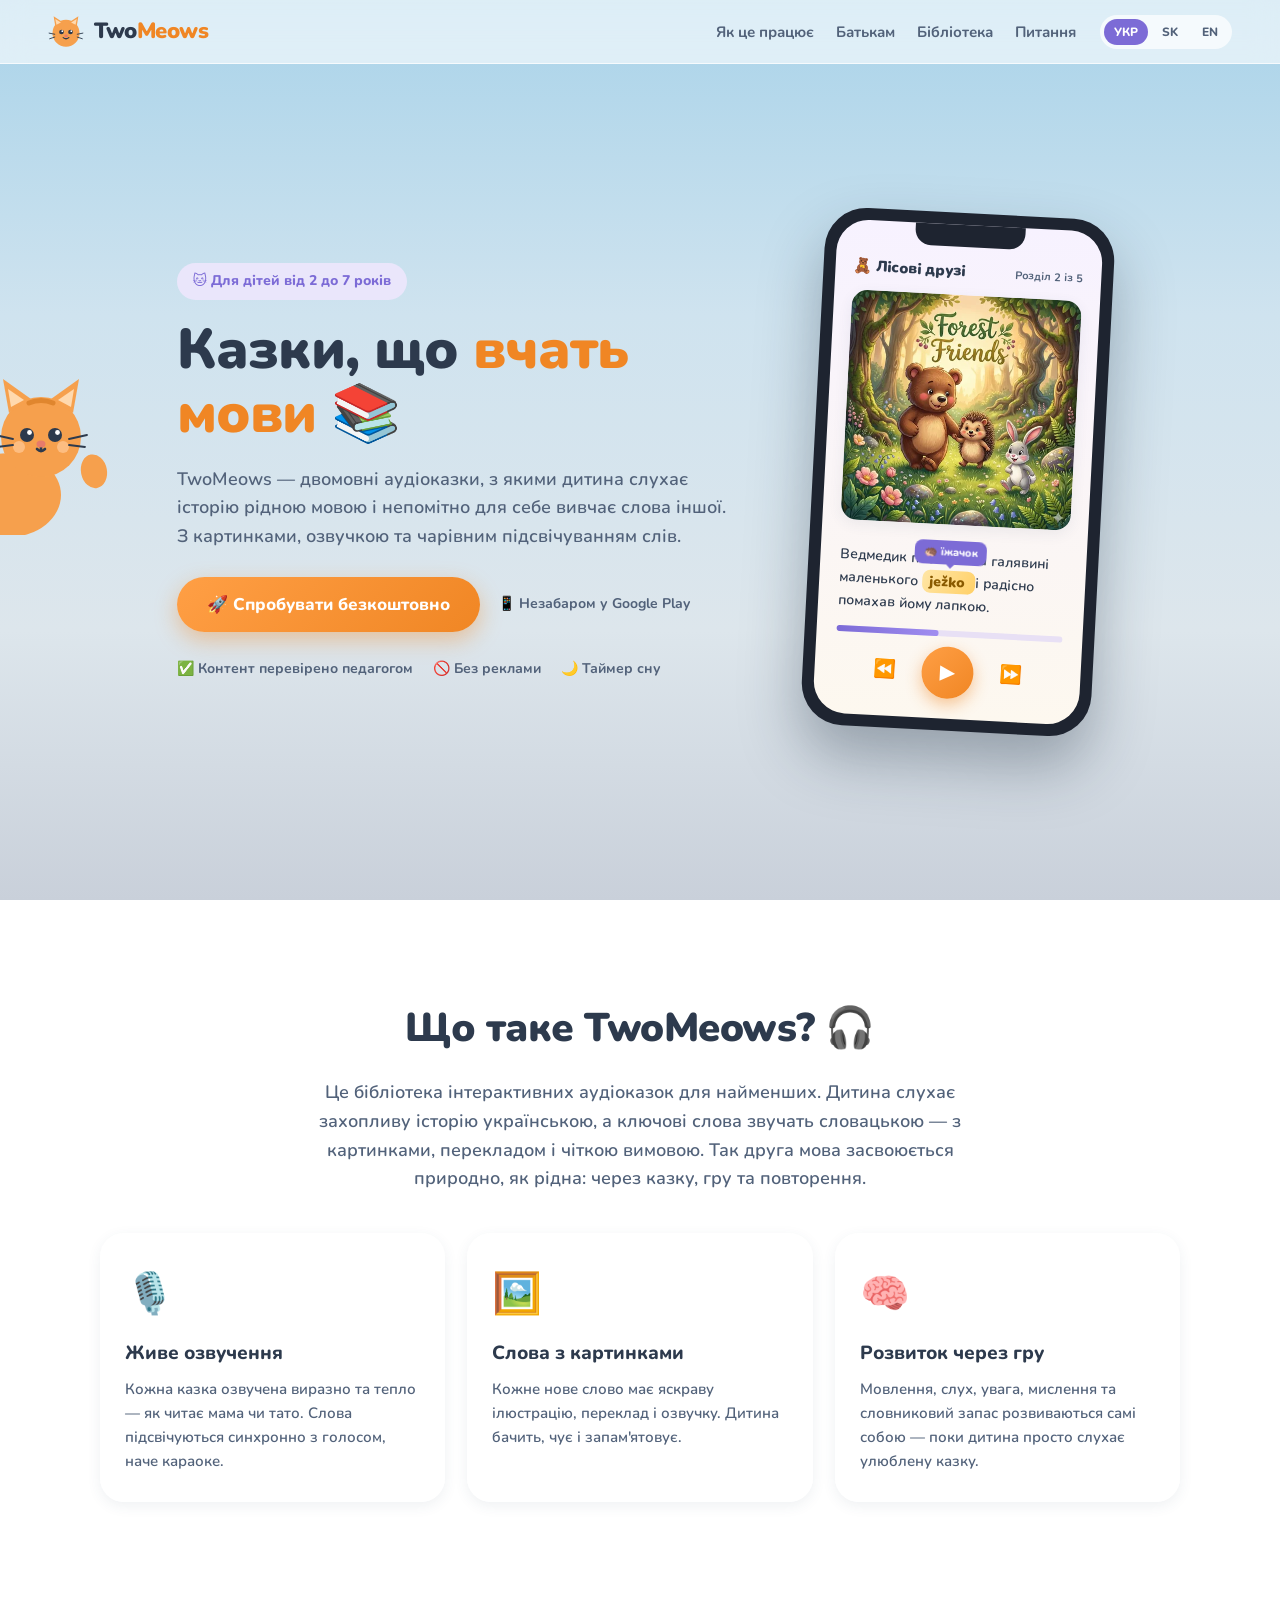
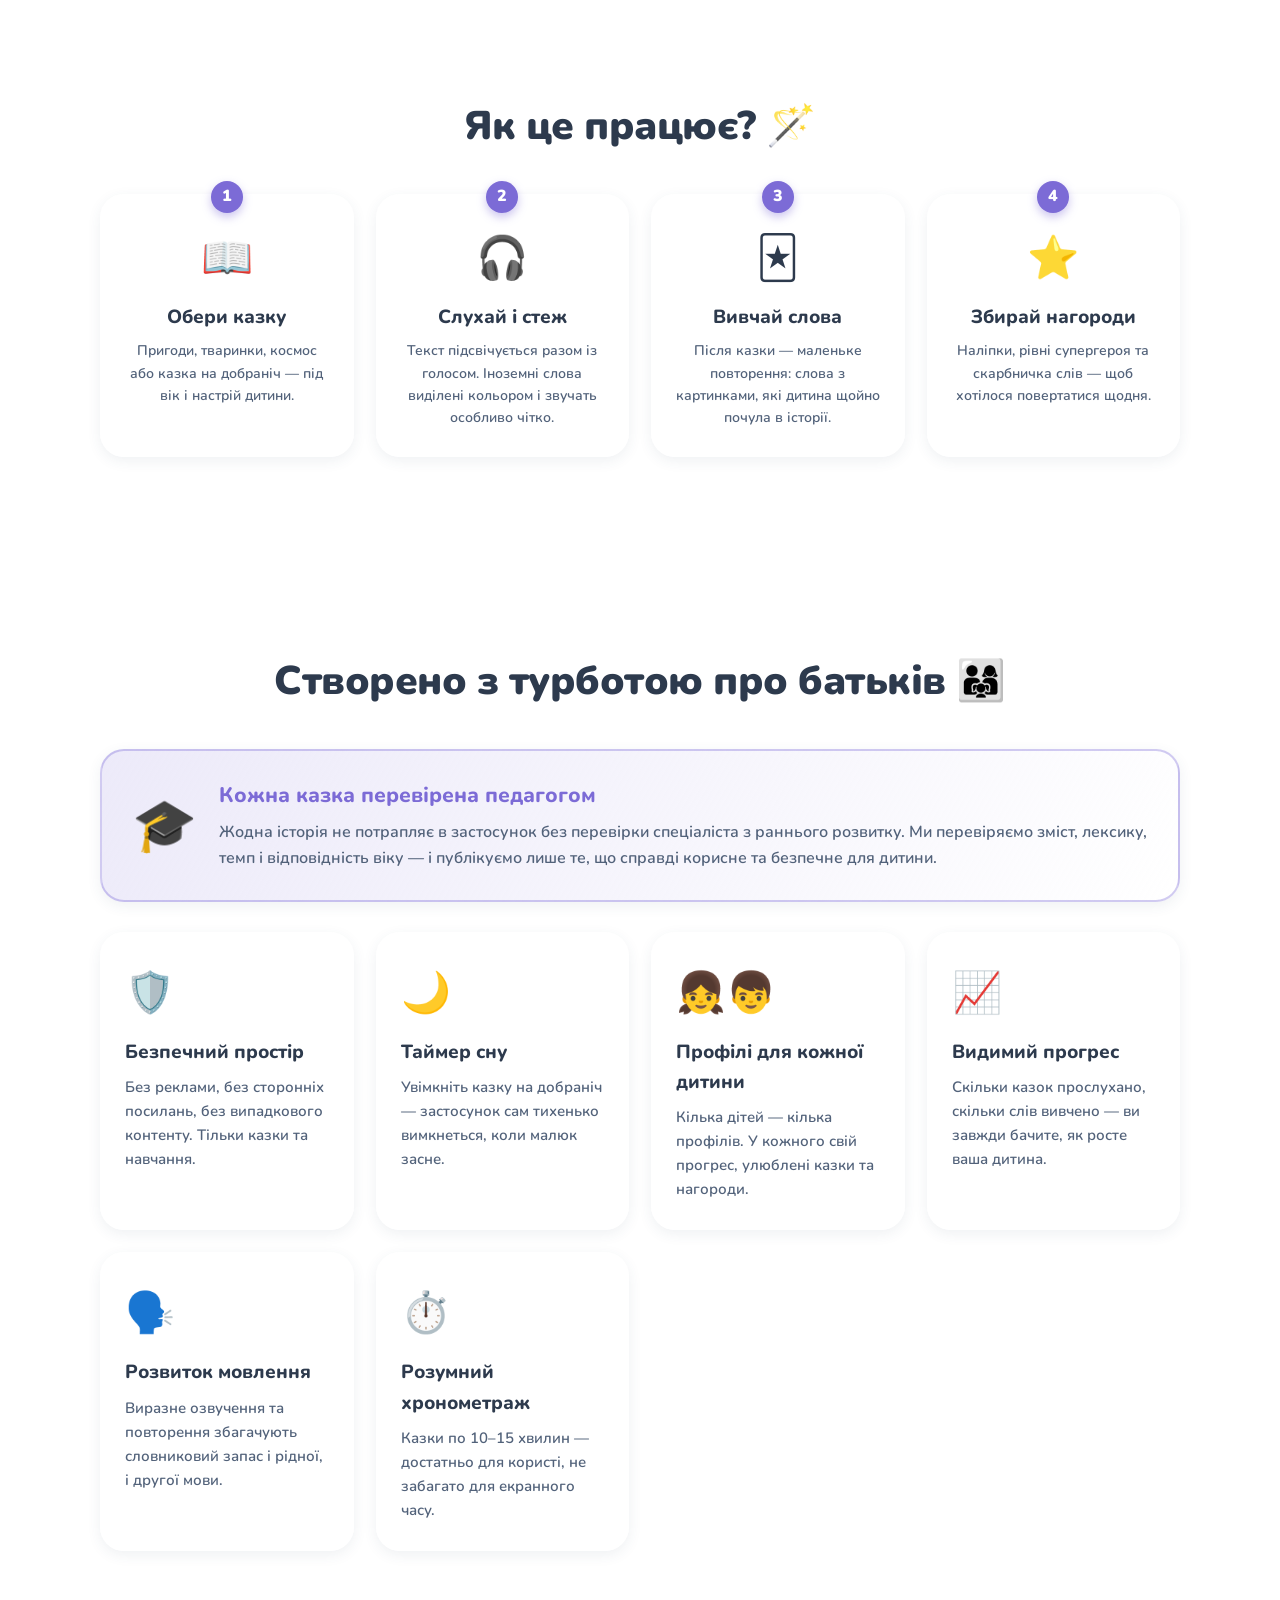
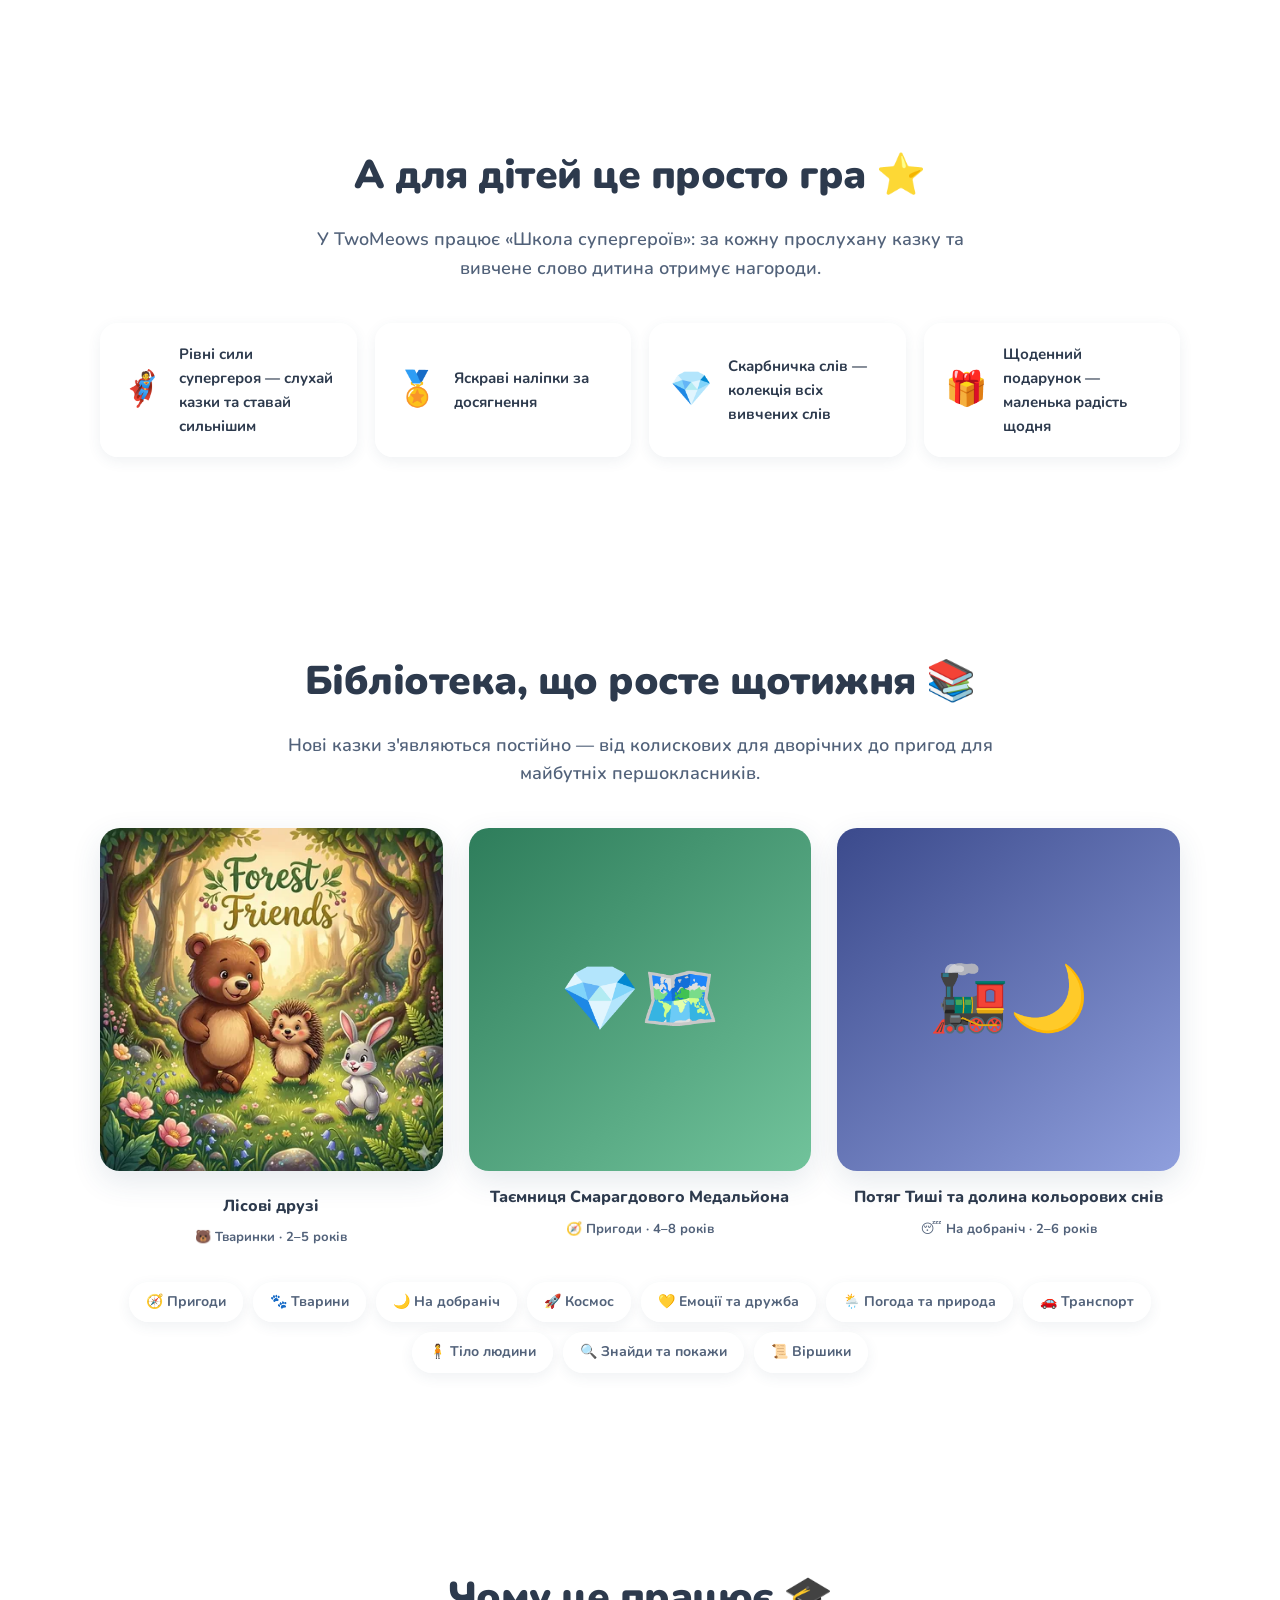
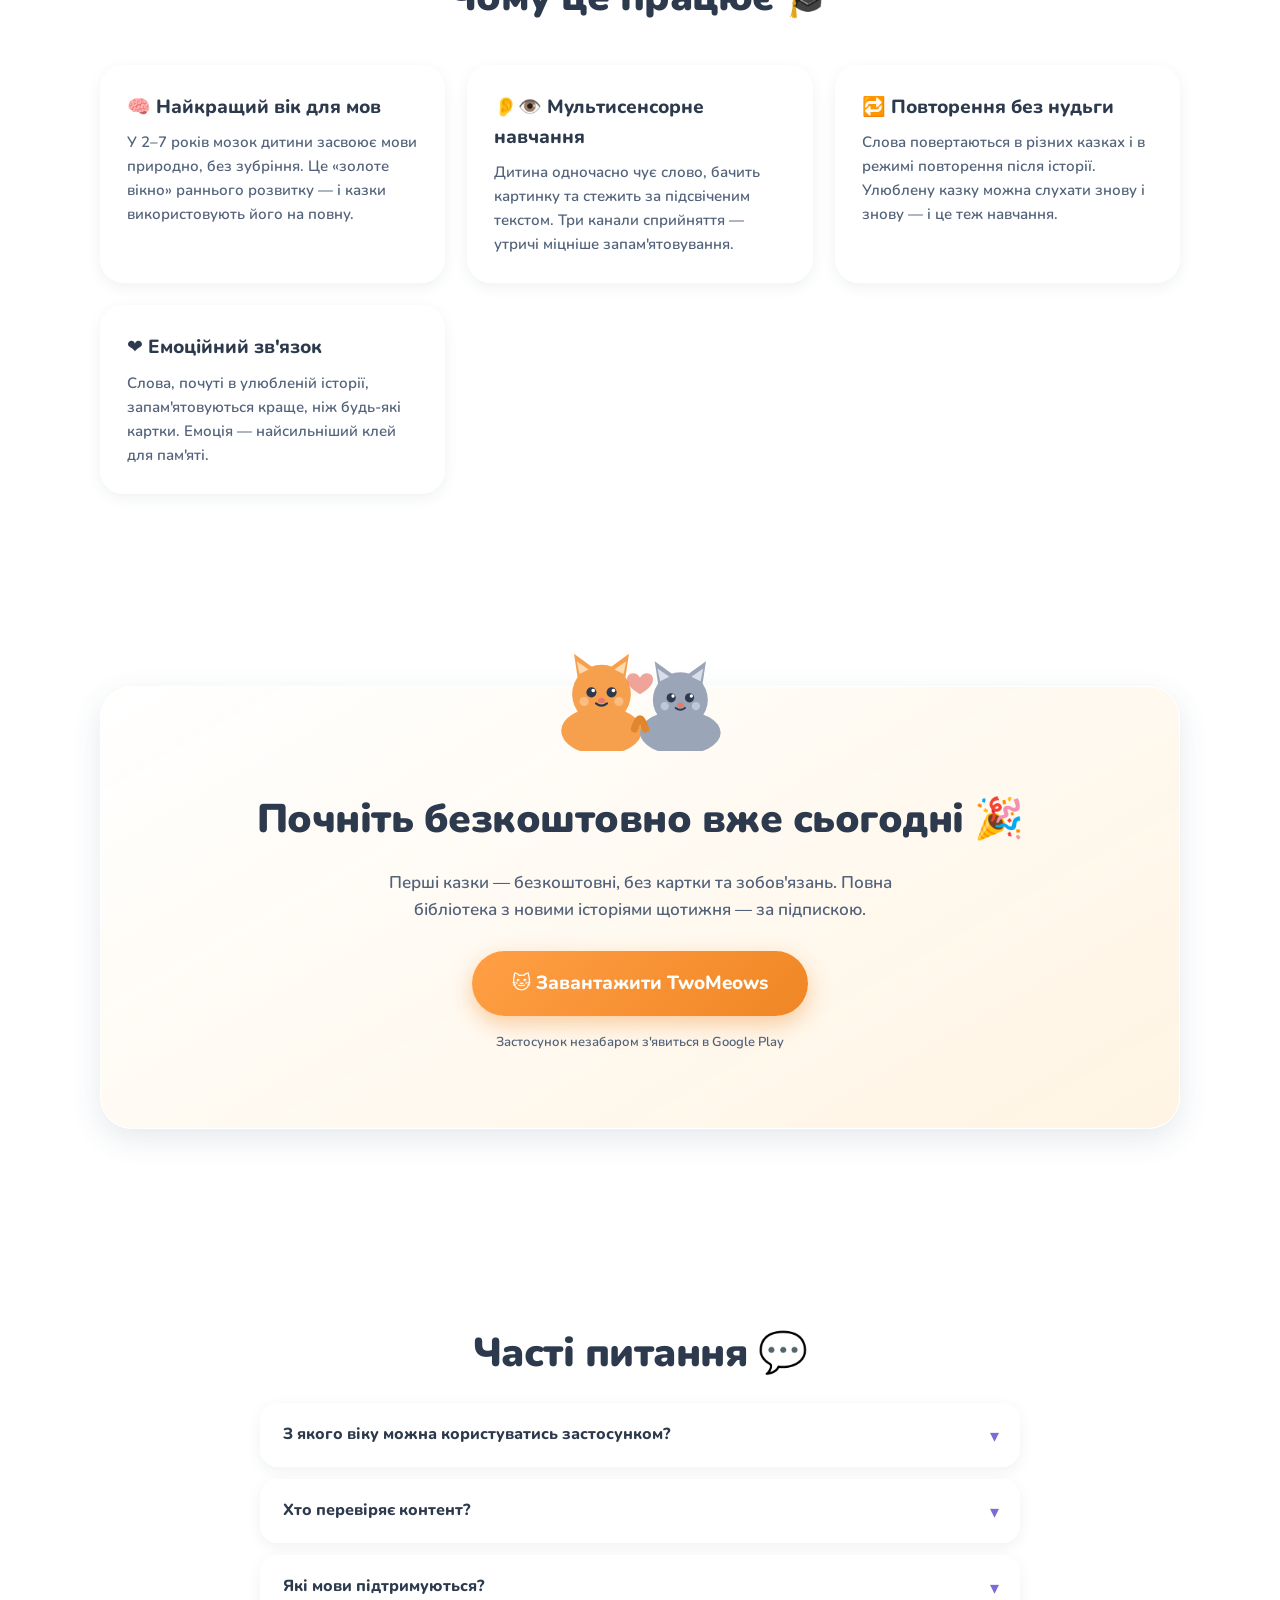
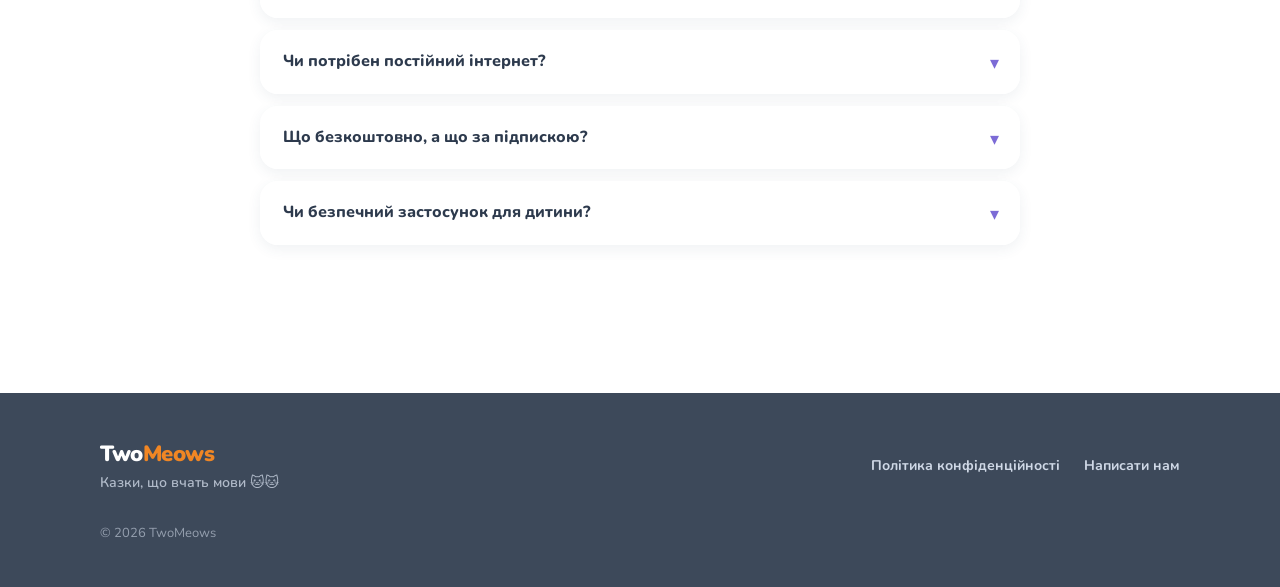
==== index.html @ b4c53e32 "TwoMeows landing: initial site Co-Authored-By: Claude Fable 5 <noreply@anthropic.com>" ====
<!DOCTYPE html>
<html lang="uk">
<head>
  <meta charset="UTF-8">
  <meta name="viewport" content="width=device-width, initial-scale=1.0">
  <title>TwoMeows — двомовні аудіоказки для дітей 2–7 років</title>
  <meta name="description" content="TwoMeows — інтерактивні аудіоказки, що допомагають дітям 2–7 років розвивати мовлення та вивчати другу мову. Кожна казка перевірена педагогом.">
  <meta property="og:title" content="TwoMeows — казки, що вчать мови 🐱📚">
  <meta property="og:description" content="Двомовні аудіоказки для дітей 2–7 років. Безпечний контент, перевірений педагогом.">
  <meta property="og:type" content="website">
  <link rel="icon" type="image/svg+xml" href="assets/favicon.svg">
  <link rel="preconnect" href="https://fonts.googleapis.com">
  <link rel="preconnect" href="https://fonts.gstatic.com" crossorigin>
  <link href="https://fonts.googleapis.com/css2?family=Nunito:wght@400;600;700;800;900&display=swap" rel="stylesheet">
  <link rel="stylesheet" href="css/style.css">
</head>
<body>

  <!-- ═══ Хмаринки на фоні ═══ -->
  <div class="clouds" aria-hidden="true">
    <div class="cloud cloud-1"></div>
    <div class="cloud cloud-2"></div>
    <div class="cloud cloud-3"></div>
    <div class="cloud cloud-4"></div>
  </div>

  <!-- ═══ Котики-маскоти (виглядають з боків при прокрутці) ═══ -->
  <div class="cats-layer" aria-hidden="true">
    <img class="cat cat-left"  data-cat="hero"     src="assets/cats/cat-peek-left.svg"   alt="">
    <img class="cat cat-right" data-cat="how"      src="assets/cats/cat-point-right.svg" alt="">
    <img class="cat cat-left"  data-cat="parents"  src="assets/cats/cat-glasses-left.svg" alt="">
    <img class="cat cat-right" data-cat="library"  src="assets/cats/cat-books-right.svg" alt="">
    <img class="cat cat-left"  data-cat="method"   src="assets/cats/cat-sleep-left.svg"  alt="">
  </div>

  <!-- ═══ Шапка ═══ -->
  <header class="site-header">
    <a class="logo" href="#hero">
      <img src="assets/cats/logo-cat.svg" alt="" class="logo-icon">
      <span class="logo-text">Two<em>Meows</em></span>
    </a>
    <nav class="main-nav">
      <a href="#how" data-i18n="nav.how">Як це працює</a>
      <a href="#parents" data-i18n="nav.parents">Батькам</a>
      <a href="#library" data-i18n="nav.library">Бібліотека</a>
      <a href="#faq" data-i18n="nav.faq">Питання</a>
    </nav>
    <div class="lang-switch" role="group" aria-label="Мова сайту">
      <button data-lang="ua" class="active">УКР</button>
      <button data-lang="sk">SK</button>
      <button data-lang="en">EN</button>
    </div>
  </header>

  <main>
    <!-- ═══ 1. Hero ═══ -->
    <section class="hero" id="hero" data-cat-section="hero">
      <div class="hero-text reveal">
        <span class="hero-badge" data-i18n="hero.badge">🐱 Для дітей від 2 до 7 років</span>
        <h1 data-i18n-html="hero.title">Казки, що <span class="accent">вчать мови</span> 📚</h1>
        <p class="hero-sub" data-i18n="hero.sub">TwoMeows — двомовні аудіоказки, з якими дитина слухає історію рідною мовою і непомітно для себе вивчає слова іншої. З картинками, озвучкою та чарівним підсвічуванням слів.</p>
        <div class="hero-cta">
          <a class="btn btn-primary" href="#start" data-i18n="hero.cta">🚀 Спробувати безкоштовно</a>
          <span class="soon-badge" data-i18n="hero.soon">📱 Незабаром у Google Play</span>
        </div>
        <ul class="hero-points">
          <li data-i18n="hero.point1">✅ Контент перевірено педагогом</li>
          <li data-i18n="hero.point2">🚫 Без реклами</li>
          <li data-i18n="hero.point3">🌙 Таймер сну</li>
        </ul>
      </div>

      <!-- Мокап телефона з міні-читалкою -->
      <div class="hero-phone reveal">
        <div class="phone">
          <div class="phone-notch"></div>
          <div class="phone-screen">
            <div class="app-header">
              <span class="app-title">🧸 Лісові друзі</span>
              <span class="app-chapter" data-i18n="phone.chapter">Розділ 2 із 5</span>
            </div>
            <img class="app-cover" src="assets/img/cover-forest-friends.webp" alt="Обкладинка казки Лісові друзі">
            <p class="app-text">
              Ведмедик побачив на галявині маленького
              <span class="app-word">ježko <span class="app-word-hint">🦔 їжачок</span></span>
              і радісно помахав йому лапкою.
            </p>
            <div class="app-progress"><div class="app-progress-fill"></div></div>
            <div class="app-controls">
              <span>⏪</span><span class="app-play">▶</span><span>⏩</span>
            </div>
          </div>
        </div>
      </div>
    </section>

    <!-- ═══ 2. Що це ═══ -->
    <section class="section" id="about">
      <div class="section-inner reveal">
        <h2 data-i18n="about.title">Що таке TwoMeows? 🎧</h2>
        <p class="section-lead" data-i18n="about.lead">Це бібліотека інтерактивних аудіоказок для найменших. Дитина слухає захопливу історію українською, а ключові слова звучать словацькою — з картинками, перекладом і чіткою вимовою. Так друга мова засвоюється природно, як рідна: через казку, гру та повторення.</p>
        <div class="cards-3">
          <div class="card">
            <div class="card-emoji">🎙️</div>
            <h3 data-i18n="about.c1t">Живе озвучення</h3>
            <p data-i18n="about.c1d">Кожна казка озвучена виразно та тепло — як читає мама чи тато. Слова підсвічуються синхронно з голосом, наче караоке.</p>
          </div>
          <div class="card">
            <div class="card-emoji">🖼️</div>
            <h3 data-i18n="about.c2t">Слова з картинками</h3>
            <p data-i18n="about.c2d">Кожне нове слово має яскраву ілюстрацію, переклад і озвучку. Дитина бачить, чує і запам'ятовує.</p>
          </div>
          <div class="card">
            <div class="card-emoji">🧠</div>
            <h3 data-i18n="about.c3t">Розвиток через гру</h3>
            <p data-i18n="about.c3d">Мовлення, слух, увага, мислення та словниковий запас розвиваються самі собою — поки дитина просто слухає улюблену казку.</p>
          </div>
        </div>
      </div>
    </section>

    <!-- ═══ 3. Як це працює ═══ -->
    <section class="section" id="how" data-cat-section="how">
      <div class="section-inner reveal">
        <h2 data-i18n="how.title">Як це працює? 🪄</h2>
        <div class="steps">
          <div class="step">
            <div class="step-num">1</div>
            <div class="step-emoji">📖</div>
            <h3 data-i18n="how.s1t">Обери казку</h3>
            <p data-i18n="how.s1d">Пригоди, тваринки, космос або казка на добраніч — під вік і настрій дитини.</p>
          </div>
          <div class="step">
            <div class="step-num">2</div>
            <div class="step-emoji">🎧</div>
            <h3 data-i18n="how.s2t">Слухай і стеж</h3>
            <p data-i18n="how.s2d">Текст підсвічується разом із голосом. Іноземні слова виділені кольором і звучать особливо чітко.</p>
          </div>
          <div class="step">
            <div class="step-num">3</div>
            <div class="step-emoji">🃏</div>
            <h3 data-i18n="how.s3t">Вивчай слова</h3>
            <p data-i18n="how.s3d">Після казки — маленьке повторення: слова з картинками, які дитина щойно почула в історії.</p>
          </div>
          <div class="step">
            <div class="step-num">4</div>
            <div class="step-emoji">⭐</div>
            <h3 data-i18n="how.s4t">Збирай нагороди</h3>
            <p data-i18n="how.s4d">Наліпки, рівні супергероя та скарбничка слів — щоб хотілося повертатися щодня.</p>
          </div>
        </div>
      </div>
    </section>

    <!-- ═══ 4. Для батьків ═══ -->
    <section class="section" id="parents" data-cat-section="parents">
      <div class="section-inner reveal">
        <h2 data-i18n="parents.title">Створено з турботою про батьків 👨‍👩‍👧</h2>

        <div class="pedagog-badge">
          <div class="pedagog-icon">🎓</div>
          <div>
            <h3 data-i18n="parents.pedagogT">Кожна казка перевірена педагогом</h3>
            <p data-i18n="parents.pedagogD">Жодна історія не потрапляє в застосунок без перевірки спеціаліста з раннього розвитку. Ми перевіряємо зміст, лексику, темп і відповідність віку — і публікуємо лише те, що справді корисне та безпечне для дитини.</p>
          </div>
        </div>

        <div class="cards-3 parents-grid">
          <div class="card">
            <div class="card-emoji">🛡️</div>
            <h3 data-i18n="parents.c1t">Безпечний простір</h3>
            <p data-i18n="parents.c1d">Без реклами, без сторонніх посилань, без випадкового контенту. Тільки казки та навчання.</p>
          </div>
          <div class="card">
            <div class="card-emoji">🌙</div>
            <h3 data-i18n="parents.c2t">Таймер сну</h3>
            <p data-i18n="parents.c2d">Увімкніть казку на добраніч — застосунок сам тихенько вимкнеться, коли малюк засне.</p>
          </div>
          <div class="card">
            <div class="card-emoji">👧👦</div>
            <h3 data-i18n="parents.c3t">Профілі для кожної дитини</h3>
            <p data-i18n="parents.c3d">Кілька дітей — кілька профілів. У кожного свій прогрес, улюблені казки та нагороди.</p>
          </div>
          <div class="card">
            <div class="card-emoji">📈</div>
            <h3 data-i18n="parents.c4t">Видимий прогрес</h3>
            <p data-i18n="parents.c4d">Скільки казок прослухано, скільки слів вивчено — ви завжди бачите, як росте ваша дитина.</p>
          </div>
          <div class="card">
            <div class="card-emoji">🗣️</div>
            <h3 data-i18n="parents.c5t">Розвиток мовлення</h3>
            <p data-i18n="parents.c5d">Виразне озвучення та повторення збагачують словниковий запас і рідної, і другої мови.</p>
          </div>
          <div class="card">
            <div class="card-emoji">⏱️</div>
            <h3 data-i18n="parents.c6t">Розумний хронометраж</h3>
            <p data-i18n="parents.c6d">Казки по 10–15 хвилин — достатньо для користі, не забагато для екранного часу.</p>
          </div>
        </div>
      </div>
    </section>

    <!-- ═══ 5. Для дітей ═══ -->
    <section class="section section-kids" id="kids">
      <div class="section-inner reveal">
        <h2 data-i18n="kids.title">А для дітей це просто гра ⭐</h2>
        <p class="section-lead" data-i18n="kids.lead">У TwoMeows працює «Школа супергероїв»: за кожну прослухану казку та вивчене слово дитина отримує нагороди.</p>
        <div class="kids-features">
          <div class="kids-item"><span>🦸</span><p data-i18n="kids.f1">Рівні сили супергероя — слухай казки та ставай сильнішим</p></div>
          <div class="kids-item"><span>🏅</span><p data-i18n="kids.f2">Яскраві наліпки за досягнення</p></div>
          <div class="kids-item"><span>💎</span><p data-i18n="kids.f3">Скарбничка слів — колекція всіх вивчених слів</p></div>
          <div class="kids-item"><span>🎁</span><p data-i18n="kids.f4">Щоденний подарунок — маленька радість щодня</p></div>
        </div>
      </div>
    </section>

    <!-- ═══ 6. Бібліотека ═══ -->
    <section class="section" id="library" data-cat-section="library">
      <div class="section-inner reveal">
        <h2 data-i18n="library.title">Бібліотека, що росте щотижня 📚</h2>
        <p class="section-lead" data-i18n="library.lead">Нові казки з'являються постійно — від колискових для дворічних до пригод для майбутніх першокласників.</p>

        <div class="books">
          <div class="book">
            <img class="book-cover" src="assets/img/cover-forest-friends.webp" alt="Обкладинка: Лісові друзі">
            <h3 data-i18n="library.b1t">Лісові друзі</h3>
            <p class="book-meta" data-i18n="library.b1m">🐻 Тваринки · 2–5 років</p>
          </div>
          <div class="book">
            <div class="book-cover book-cover-css cover-emerald"><span>💎🗺️</span></div>
            <h3 data-i18n="library.b2t">Таємниця Смарагдового Медальйона</h3>
            <p class="book-meta" data-i18n="library.b2m">🧭 Пригоди · 4–8 років</p>
          </div>
          <div class="book">
            <div class="book-cover book-cover-css cover-train"><span>🚂🌙</span></div>
            <h3 data-i18n="library.b3t">Потяг Тиші та долина кольорових снів</h3>
            <p class="book-meta" data-i18n="library.b3m">😴 На добраніч · 2–6 років</p>
          </div>
        </div>

        <div class="genres">
          <span class="chip" data-i18n="library.g1">🧭 Пригоди</span>
          <span class="chip" data-i18n="library.g2">🐾 Тварини</span>
          <span class="chip" data-i18n="library.g3">🌙 На добраніч</span>
          <span class="chip" data-i18n="library.g4">🚀 Космос</span>
          <span class="chip" data-i18n="library.g5">💛 Емоції та дружба</span>
          <span class="chip" data-i18n="library.g6">🌦️ Погода та природа</span>
          <span class="chip" data-i18n="library.g7">🚗 Транспорт</span>
          <span class="chip" data-i18n="library.g8">🧍 Тіло людини</span>
          <span class="chip" data-i18n="library.g9">🔍 Знайди та покажи</span>
          <span class="chip" data-i18n="library.g10">📜 Віршики</span>
        </div>
      </div>
    </section>

    <!-- ═══ 7. Педагогічний підхід ═══ -->
    <section class="section" id="method" data-cat-section="method">
      <div class="section-inner reveal">
        <h2 data-i18n="method.title">Чому це працює 🎓</h2>
        <div class="method-grid">
          <div class="method-item">
            <h3 data-i18n="method.m1t">🧠 Найкращий вік для мов</h3>
            <p data-i18n="method.m1d">У 2–7 років мозок дитини засвоює мови природно, без зубріння. Це «золоте вікно» раннього розвитку — і казки використовують його на повну.</p>
          </div>
          <div class="method-item">
            <h3 data-i18n="method.m2t">👂👁️ Мультисенсорне навчання</h3>
            <p data-i18n="method.m2d">Дитина одночасно чує слово, бачить картинку та стежить за підсвіченим текстом. Три канали сприйняття — утричі міцніше запам'ятовування.</p>
          </div>
          <div class="method-item">
            <h3 data-i18n="method.m3t">🔁 Повторення без нудьги</h3>
            <p data-i18n="method.m3d">Слова повертаються в різних казках і в режимі повторення після історії. Улюблену казку можна слухати знову і знову — і це теж навчання.</p>
          </div>
          <div class="method-item">
            <h3 data-i18n="method.m4t">❤️ Емоційний зв'язок</h3>
            <p data-i18n="method.m4d">Слова, почуті в улюбленій історії, запам'ятовуються краще, ніж будь-які картки. Емоція — найсильніший клей для пам'яті.</p>
          </div>
        </div>
      </div>
    </section>

    <!-- ═══ 8. Почни безкоштовно ═══ -->
    <section class="section section-cta" id="start" data-cat-section="start">
      <div class="section-inner reveal">
        <div class="cta-box">
          <div class="cta-cats" aria-hidden="true">
            <img src="assets/cats/cat-duo.svg" alt="">
          </div>
          <h2 data-i18n="start.title">Почніть безкоштовно вже сьогодні 🎉</h2>
          <p data-i18n="start.lead">Перші казки — безкоштовні, без картки та зобов'язань. Повна бібліотека з новими історіями щотижня — за підпискою.</p>
          <a class="btn btn-primary btn-lg" href="#" data-i18n="start.cta">🐱 Завантажити TwoMeows</a>
          <p class="cta-note" data-i18n="start.note">Застосунок незабаром з'явиться в Google Play</p>
        </div>
      </div>
    </section>

    <!-- ═══ 9. FAQ ═══ -->
    <section class="section" id="faq">
      <div class="section-inner section-narrow reveal">
        <h2 data-i18n="faq.title">Часті питання 💬</h2>
        <details class="faq-item">
          <summary data-i18n="faq.q1">З якого віку можна користуватись застосунком?</summary>
          <p data-i18n="faq.a1">Від 2 років. Для найменших є короткі казки та колискові з простими словами, для дітей 5–7 років — довші пригоди з багатшою лексикою. Вік вказано на кожній казці.</p>
        </details>
        <details class="faq-item">
          <summary data-i18n="faq.q2">Хто перевіряє контент?</summary>
          <p data-i18n="faq.a2">Кожна казка перед публікацією проходить перевірку педагога — спеціаліста з раннього розвитку. Перевіряється зміст, лексика, темп оповіді та відповідність заявленому віку.</p>
        </details>
        <details class="faq-item">
          <summary data-i18n="faq.q3">Які мови підтримуються?</summary>
          <p data-i18n="faq.a3">Зараз казки звучать українською з вивченням словацьких слів. Ми працюємо над новими мовними парами — зокрема польською та англійською.</p>
        </details>
        <details class="faq-item">
          <summary data-i18n="faq.q4">Чи потрібен постійний інтернет?</summary>
          <p data-i18n="faq.a4">Ні. Завантажену казку можна слухати без інтернету — в дорозі, на дачі чи в літаку.</p>
        </details>
        <details class="faq-item">
          <summary data-i18n="faq.q5">Що безкоштовно, а що за підпискою?</summary>
          <p data-i18n="faq.a5">Перші казки повністю безкоштовні — можна спокійно спробувати. Підписка відкриває всю бібліотеку та нові історії, які з'являються щотижня.</p>
        </details>
        <details class="faq-item">
          <summary data-i18n="faq.q6">Чи безпечний застосунок для дитини?</summary>
          <p data-i18n="faq.a6">Так. Жодної реклами, жодних сторонніх посилань і покупок, доступних дитині. Налаштування та підписка захищені батьківським доступом.</p>
        </details>
      </div>
    </section>
  </main>

  <!-- ═══ 10. Footer ═══ -->
  <footer class="site-footer">
    <div class="footer-inner">
      <div class="footer-brand">
        <span class="logo-text">Two<em>Meows</em></span>
        <p data-i18n="footer.tag">Казки, що вчать мови 🐱🐱</p>
      </div>
      <div class="footer-links">
        <a href="privacy.html" data-i18n="footer.privacy">Політика конфіденційності</a>
        <a href="mailto:hello@twomeows.app" data-i18n="footer.contact">Написати нам</a>
      </div>
      <p class="footer-copy">© 2026 TwoMeows</p>
    </div>
  </footer>

  <script src="js/i18n.js"></script>
  <script src="js/main.js"></script>
</body>
</html>
---- css/style.css ----
/* ═══════════════ TwoMeows — стилі ═══════════════ */

:root {
  /* Небо зі скріншота: блакить згори → сіро-лавандовий низ */
  --sky-top: #a9d3e9;
  --sky-mid: #cfe3ef;
  --sky-low: #dde6ec;
  --sky-bottom: #c9d0da;

  --ink: #2d3a4d;          /* основний текст */
  --ink-soft: #52627a;     /* другорядний текст */
  --accent: #ff9f45;       /* теплий помаранчевий CTA */
  --accent-dark: #f08624;
  --violet: #7c6bd6;       /* вторинний фіолетовий */
  --violet-soft: #eae6fb;
  --card-bg: rgba(255, 255, 255, 0.78);
  --card-border: rgba(255, 255, 255, 0.9);

  --radius: 24px;
  --shadow: 0 10px 30px rgba(45, 74, 105, 0.12);
  --shadow-soft: 0 4px 14px rgba(45, 74, 105, 0.08);

  --header-h: 64px;
}

* { margin: 0; padding: 0; box-sizing: border-box; }

html { scroll-behavior: smooth; scroll-padding-top: calc(var(--header-h) + 12px); }

body {
  font-family: "Nunito", "Segoe UI", system-ui, sans-serif;
  color: var(--ink);
  background: linear-gradient(180deg,
    var(--sky-top) 0%,
    var(--sky-mid) 35%,
    var(--sky-low) 70%,
    var(--sky-bottom) 100%);
  background-attachment: fixed;
  min-height: 100vh;
  overflow-x: hidden;
  line-height: 1.6;
}

/* ═══ Хмаринки ═══ */
.clouds { position: fixed; inset: 0; pointer-events: none; z-index: 0; }
.cloud {
  position: absolute;
  background: rgba(255, 255, 255, 0.55);
  border-radius: 100px;
  filter: blur(2px);
  animation: drift 60s linear infinite;
}
.cloud::before, .cloud::after {
  content: "";
  position: absolute;
  background: inherit;
  border-radius: 50%;
}
.cloud-1 { width: 180px; height: 48px; top: 12%; left: -200px; }
.cloud-1::before { width: 70px; height: 70px; top: -32px; left: 28px; }
.cloud-1::after  { width: 50px; height: 50px; top: -22px; left: 88px; }
.cloud-2 { width: 240px; height: 60px; top: 34%; left: -260px; animation-duration: 85s; animation-delay: -30s; opacity: .7; }
.cloud-2::before { width: 90px; height: 90px; top: -40px; left: 40px; }
.cloud-2::after  { width: 64px; height: 64px; top: -28px; left: 120px; }
.cloud-3 { width: 150px; height: 40px; top: 58%; left: -170px; animation-duration: 70s; animation-delay: -50s; opacity: .5; }
.cloud-3::before { width: 56px; height: 56px; top: -26px; left: 24px; }
.cloud-3::after  { width: 44px; height: 44px; top: -18px; left: 72px; }
.cloud-4 { width: 200px; height: 52px; top: 78%; left: -220px; animation-duration: 95s; animation-delay: -15s; opacity: .45; }
.cloud-4::before { width: 76px; height: 76px; top: -34px; left: 34px; }
.cloud-4::after  { width: 56px; height: 56px; top: -24px; left: 100px; }

@keyframes drift {
  from { transform: translateX(0); }
  to   { transform: translateX(calc(100vw + 300px)); }
}

/* ═══ Котики-маскоти ═══ */
.cats-layer { position: fixed; inset: 0; pointer-events: none; z-index: 40; }
.cat {
  position: fixed;
  top: 50%;
  width: 150px;
  transition: transform .7s cubic-bezier(.34, 1.4, .64, 1), opacity .4s ease;
  opacity: 0;
  will-change: transform;
}
.cat-left  { left: 0;  transform: translate(-105%, -50%); }
.cat-right { right: 0; transform: translate(105%, -50%) scaleX(1); }
.cat.visible { opacity: 1; }
.cat-left.visible  { transform: translate(-14%, -50%); animation: bob-l 3.4s ease-in-out .7s infinite; }
.cat-right.visible { transform: translate(14%, -50%);  animation: bob-r 3.4s ease-in-out .7s infinite; }

@keyframes bob-l {
  0%, 100% { transform: translate(-14%, -50%) rotate(0deg); }
  50%      { transform: translate(-12%, -52%) rotate(2deg); }
}
@keyframes bob-r {
  0%, 100% { transform: translate(14%, -50%) rotate(0deg); }
  50%      { transform: translate(12%, -52%) rotate(-2deg); }
}

/* ═══ Шапка ═══ */
.site-header {
  position: fixed;
  top: 0; left: 0; right: 0;
  height: var(--header-h);
  display: flex;
  align-items: center;
  gap: 24px;
  padding: 0 clamp(16px, 4vw, 48px);
  background: rgba(255, 255, 255, 0.6);
  backdrop-filter: blur(14px);
  -webkit-backdrop-filter: blur(14px);
  border-bottom: 1px solid rgba(255, 255, 255, 0.7);
  z-index: 50;
}

.logo { display: flex; align-items: center; gap: 10px; text-decoration: none; }
.logo-icon { width: 36px; height: 36px; }
.logo-text { font-size: 22px; font-weight: 900; color: var(--ink); letter-spacing: -0.5px; }
.logo-text em { font-style: normal; color: var(--accent-dark); }

.main-nav { display: flex; gap: 22px; margin-left: auto; }
.main-nav a {
  text-decoration: none;
  color: var(--ink-soft);
  font-weight: 700;
  font-size: 15px;
  transition: color .2s;
}
.main-nav a:hover { color: var(--accent-dark); }

.lang-switch { display: flex; gap: 4px; background: rgba(255,255,255,.7); border-radius: 999px; padding: 4px; }
.lang-switch button {
  border: none;
  background: transparent;
  font-family: inherit;
  font-weight: 800;
  font-size: 12px;
  color: var(--ink-soft);
  padding: 5px 10px;
  border-radius: 999px;
  cursor: pointer;
  transition: all .2s;
}
.lang-switch button.active { background: var(--violet); color: #fff; }
.lang-switch button:not(.active):hover { background: var(--violet-soft); }

/* ═══ Загальна розмітка ═══ */
main { position: relative; z-index: 1; }

.section { padding: clamp(48px, 8vw, 96px) clamp(20px, 6vw, 72px); }
.section-inner { max-width: 1080px; margin: 0 auto; }
.section-narrow { max-width: 760px; }

h1 { font-size: clamp(34px, 5vw, 56px); font-weight: 900; line-height: 1.15; letter-spacing: -1px; }
h2 { font-size: clamp(26px, 3.6vw, 40px); font-weight: 900; text-align: center; margin-bottom: 18px; letter-spacing: -0.5px; }
h3 { font-size: 19px; font-weight: 800; margin-bottom: 8px; }

.accent { color: var(--accent-dark); }
.section-lead {
  text-align: center;
  max-width: 720px;
  margin: 0 auto 40px;
  font-size: 18px;
  color: var(--ink-soft);
  font-weight: 600;
}

/* Поява при прокрутці */
.reveal { opacity: 0; transform: translateY(28px); transition: opacity .7s ease, transform .7s ease; }
.reveal.shown { opacity: 1; transform: none; }

/* ═══ Кнопки ═══ */
.btn {
  display: inline-block;
  text-decoration: none;
  font-family: inherit;
  font-weight: 800;
  font-size: 17px;
  padding: 14px 30px;
  border-radius: 999px;
  transition: transform .15s ease, box-shadow .15s ease;
}
.btn-primary {
  background: linear-gradient(135deg, var(--accent), var(--accent-dark));
  color: #fff;
  box-shadow: 0 8px 22px rgba(240, 134, 36, 0.4);
}
.btn-primary:hover { transform: translateY(-2px) scale(1.02); box-shadow: 0 12px 28px rgba(240, 134, 36, 0.5); }
.btn-lg { font-size: 19px; padding: 17px 40px; }

/* ═══ Hero ═══ */
.hero {
  min-height: 100vh;
  display: flex;
  align-items: center;
  justify-content: center;
  gap: clamp(32px, 6vw, 90px);
  flex-wrap: wrap;
  padding: calc(var(--header-h) + 40px) clamp(20px, 6vw, 72px) 60px;
}
.hero-text { max-width: 560px; }
.hero-badge {
  display: inline-block;
  background: var(--violet-soft);
  color: var(--violet);
  font-weight: 800;
  font-size: 14px;
  padding: 7px 16px;
  border-radius: 999px;
  margin-bottom: 18px;
}
.hero-sub { font-size: 18px; color: var(--ink-soft); font-weight: 600; margin: 18px 0 26px; }
.hero-cta { display: flex; align-items: center; gap: 18px; flex-wrap: wrap; }
.soon-badge { font-weight: 700; font-size: 14px; color: var(--ink-soft); }
.hero-points { list-style: none; display: flex; gap: 20px; flex-wrap: wrap; margin-top: 26px; }
.hero-points li { font-weight: 700; font-size: 14px; color: var(--ink-soft); }

/* Мокап телефона */
.hero-phone { flex-shrink: 0; }
.phone {
  width: 290px;
  background: #1e2430;
  border-radius: 42px;
  padding: 12px;
  box-shadow: 0 30px 60px rgba(30, 42, 60, 0.35);
  position: relative;
  transform: rotate(3deg);
}
.phone-notch {
  position: absolute;
  top: 12px; left: 50%;
  transform: translateX(-50%);
  width: 110px; height: 22px;
  background: #1e2430;
  border-radius: 0 0 16px 16px;
  z-index: 2;
}
.phone-screen {
  background: linear-gradient(180deg, #f7f2ff, #fdf8ef);
  border-radius: 32px;
  padding: 34px 18px 20px;
  overflow: hidden;
}
.app-header { display: flex; justify-content: space-between; align-items: baseline; margin-bottom: 12px; }
.app-title { font-weight: 900; font-size: 15px; }
.app-chapter { font-size: 11px; color: var(--ink-soft); font-weight: 700; }
.app-cover { width: 100%; border-radius: 16px; box-shadow: var(--shadow-soft); }
.app-text { font-size: 14px; font-weight: 600; margin: 14px 2px; line-height: 1.65; }
.app-word {
  position: relative;
  background: linear-gradient(120deg, #ffe6a7, #ffd067);
  padding: 2px 7px;
  border-radius: 8px;
  font-weight: 900;
  color: #8a5a00;
  white-space: nowrap;
}
.app-word-hint {
  position: absolute;
  top: -30px; left: 50%;
  transform: translateX(-50%);
  background: var(--violet);
  color: #fff;
  font-size: 11px;
  font-weight: 800;
  padding: 3px 9px;
  border-radius: 8px;
  white-space: nowrap;
}
.app-word-hint::after {
  content: "";
  position: absolute;
  bottom: -4px; left: 50%;
  transform: translateX(-50%);
  border: 5px solid transparent;
  border-top-color: var(--violet);
  border-bottom: none;
}
.app-progress { height: 6px; background: #e8e0f5; border-radius: 99px; margin: 10px 2px; }
.app-progress-fill { width: 45%; height: 100%; background: linear-gradient(90deg, var(--violet), #a08df0); border-radius: 99px; }
.app-controls { display: flex; justify-content: center; align-items: center; gap: 26px; font-size: 18px; margin-top: 10px; }
.app-play {
  width: 52px; height: 52px;
  background: linear-gradient(135deg, var(--accent), var(--accent-dark));
  color: #fff;
  border-radius: 50%;
  display: flex;
  align-items: center;
  justify-content: center;
  font-size: 20px;
  box-shadow: 0 6px 16px rgba(240, 134, 36, 0.45);
}

/* ═══ Картки ═══ */
.cards-3 { display: grid; grid-template-columns: repeat(auto-fit, minmax(250px, 1fr)); gap: 22px; }
.card {
  background: var(--card-bg);
  border: 1px solid var(--card-border);
  border-radius: var(--radius);
  padding: 28px 24px;
  box-shadow: var(--shadow-soft);
  backdrop-filter: blur(6px);
  transition: transform .2s ease, box-shadow .2s ease;
}
.card:hover { transform: translateY(-4px); box-shadow: var(--shadow); }
.card-emoji { font-size: 40px; margin-bottom: 12px; }
.card p { color: var(--ink-soft); font-size: 15px; font-weight: 600; }

/* ═══ Кроки ═══ */
.steps { display: grid; grid-template-columns: repeat(auto-fit, minmax(220px, 1fr)); gap: 22px; margin-top: 36px; }
.step {
  background: var(--card-bg);
  border: 1px solid var(--card-border);
  border-radius: var(--radius);
  padding: 30px 22px 26px;
  text-align: center;
  box-shadow: var(--shadow-soft);
  position: relative;
}
.step-num {
  position: absolute;
  top: -14px; left: 50%;
  transform: translateX(-50%);
  width: 32px; height: 32px;
  background: var(--violet);
  color: #fff;
  font-weight: 900;
  border-radius: 50%;
  display: flex;
  align-items: center;
  justify-content: center;
  box-shadow: 0 4px 10px rgba(124, 107, 214, 0.4);
}
.step-emoji { font-size: 42px; margin-bottom: 10px; }
.step p { color: var(--ink-soft); font-size: 14px; font-weight: 600; }

/* ═══ Для батьків ═══ */
.pedagog-badge {
  display: flex;
  gap: 22px;
  align-items: center;
  background: linear-gradient(120deg, rgba(124, 107, 214, .14), rgba(255, 255, 255, .85));
  border: 2px solid rgba(124, 107, 214, .35);
  border-radius: var(--radius);
  padding: 28px 30px;
  margin: 36px 0 30px;
  box-shadow: var(--shadow-soft);
}
.pedagog-icon { font-size: 52px; flex-shrink: 0; }
.pedagog-badge h3 { color: var(--violet); font-size: 21px; }
.pedagog-badge p { color: var(--ink-soft); font-weight: 600; }

/* ═══ Для дітей ═══ */
.kids-features { display: grid; grid-template-columns: repeat(auto-fit, minmax(240px, 1fr)); gap: 18px; }
.kids-item {
  display: flex;
  align-items: center;
  gap: 16px;
  background: var(--card-bg);
  border: 1px solid var(--card-border);
  border-radius: 18px;
  padding: 18px 20px;
  box-shadow: var(--shadow-soft);
}
.kids-item span { font-size: 34px; }
.kids-item p { font-weight: 700; font-size: 15px; color: var(--ink); }

/* ═══ Бібліотека ═══ */
.books { display: grid; grid-template-columns: repeat(auto-fit, minmax(220px, 1fr)); gap: 26px; margin-bottom: 34px; }
.book { text-align: center; }
.book-cover {
  width: 100%;
  aspect-ratio: 1;
  object-fit: cover;
  border-radius: 20px;
  box-shadow: var(--shadow);
  transition: transform .2s ease;
}
.book:hover .book-cover { transform: translateY(-5px) rotate(-1deg); }
.book-cover-css { display: flex; align-items: center; justify-content: center; font-size: 64px; }
.cover-emerald { background: linear-gradient(140deg, #2e7d5b, #71c39b); }
.cover-train   { background: linear-gradient(140deg, #3b4a8c, #8f9fdd); }
.book h3 { font-size: 16px; margin-top: 14px; }
.book-meta { font-size: 13px; font-weight: 700; color: var(--ink-soft); }

.genres { display: flex; flex-wrap: wrap; gap: 10px; justify-content: center; }
.chip {
  background: rgba(255, 255, 255, .8);
  border: 1px solid rgba(255,255,255,.95);
  font-weight: 700;
  font-size: 14px;
  padding: 8px 16px;
  border-radius: 999px;
  box-shadow: var(--shadow-soft);
  color: var(--ink-soft);
}

/* ═══ Метод ═══ */
.method-grid { display: grid; grid-template-columns: repeat(auto-fit, minmax(300px, 1fr)); gap: 22px; margin-top: 36px; }
.method-item {
  background: var(--card-bg);
  border: 1px solid var(--card-border);
  border-radius: var(--radius);
  padding: 26px 26px;
  box-shadow: var(--shadow-soft);
}
.method-item p { color: var(--ink-soft); font-size: 15px; font-weight: 600; }

/* ═══ CTA ═══ */
.cta-box {
  text-align: center;
  background: linear-gradient(150deg, rgba(255,255,255,.92), rgba(255, 243, 224, .9));
  border: 1px solid #fff;
  border-radius: 32px;
  padding: 100px 32px 48px;
  box-shadow: var(--shadow);
  position: relative;
}
.cta-cats { position: absolute; top: -46px; left: 50%; transform: translateX(-50%); }
.cta-cats img { width: 220px; }
.cta-box p { color: var(--ink-soft); font-weight: 600; font-size: 17px; max-width: 560px; margin: 0 auto 28px; }
.cta-note { font-size: 13px !important; margin-top: 16px !important; }

/* ═══ FAQ ═══ */
.faq-item {
  background: var(--card-bg);
  border: 1px solid var(--card-border);
  border-radius: 18px;
  margin-bottom: 12px;
  box-shadow: var(--shadow-soft);
  overflow: hidden;
}
.faq-item summary {
  cursor: pointer;
  font-weight: 800;
  font-size: 16px;
  padding: 18px 22px;
  list-style: none;
  position: relative;
  padding-right: 48px;
}
.faq-item summary::-webkit-details-marker { display: none; }
.faq-item summary::after {
  content: "▾";
  position: absolute;
  right: 20px;
  color: var(--violet);
  font-size: 18px;
  transition: transform .25s;
}
.faq-item[open] summary::after { transform: rotate(180deg); }
.faq-item p { padding: 0 22px 18px; color: var(--ink-soft); font-weight: 600; font-size: 15px; }

/* ═══ Footer ═══ */
.site-footer {
  position: relative;
  z-index: 1;
  background: rgba(45, 58, 77, 0.92);
  color: #cfd8e6;
  padding: 44px clamp(20px, 6vw, 72px);
  margin-top: 40px;
}
.footer-inner {
  max-width: 1080px;
  margin: 0 auto;
  display: flex;
  align-items: center;
  gap: 28px;
  flex-wrap: wrap;
}
.footer-brand .logo-text { color: #fff; }
.footer-brand p { font-size: 14px; font-weight: 600; opacity: .8; }
.footer-links { display: flex; gap: 24px; margin-left: auto; flex-wrap: wrap; }
.footer-links a { color: #cfd8e6; font-weight: 700; font-size: 14px; text-decoration: none; }
.footer-links a:hover { color: var(--accent); }
.footer-copy { width: 100%; font-size: 13px; opacity: .6; }

/* ═══ Адаптивність ═══ */
@media (max-width: 900px) {
  .main-nav { display: none; }
  .cat { width: 92px; }
}

@media (max-width: 640px) {
  .hero { padding-top: calc(var(--header-h) + 24px); text-align: center; }
  .hero-cta { justify-content: center; }
  .hero-points { justify-content: center; }
  .phone { transform: rotate(0); width: 260px; }
  .pedagog-badge { flex-direction: column; text-align: center; }
  /* котики не мають перекривати текст на вузьких екранах */
  .cat { width: 68px; opacity: 0 !important; }
  .cat.visible { opacity: .95 !important; }
  .cta-cats img { width: 160px; }
}

/* ═══ Доступність ═══ */
@media (prefers-reduced-motion: reduce) {
  html { scroll-behavior: auto; }
  .cloud { animation: none; }
  .cat, .cat.visible { animation: none; transition: opacity .3s; }
  .reveal { transition: none; opacity: 1; transform: none; }
}
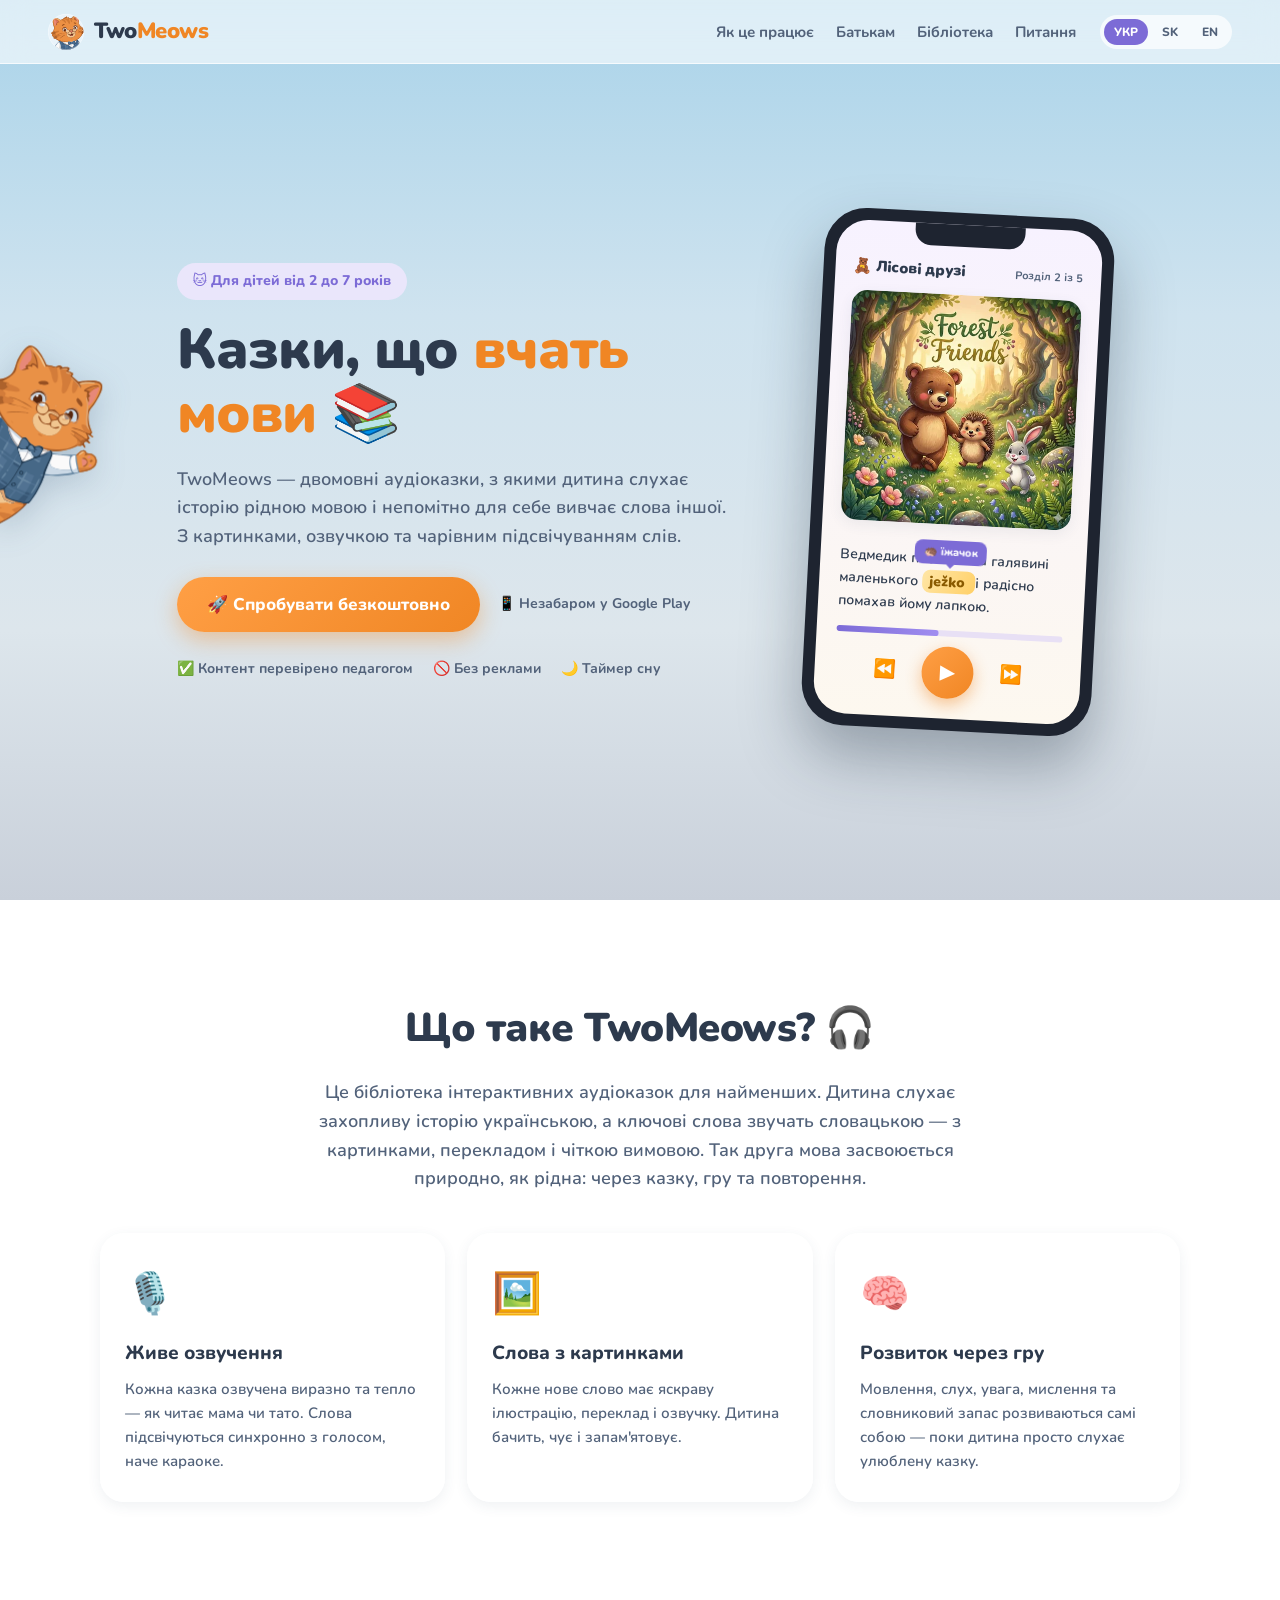
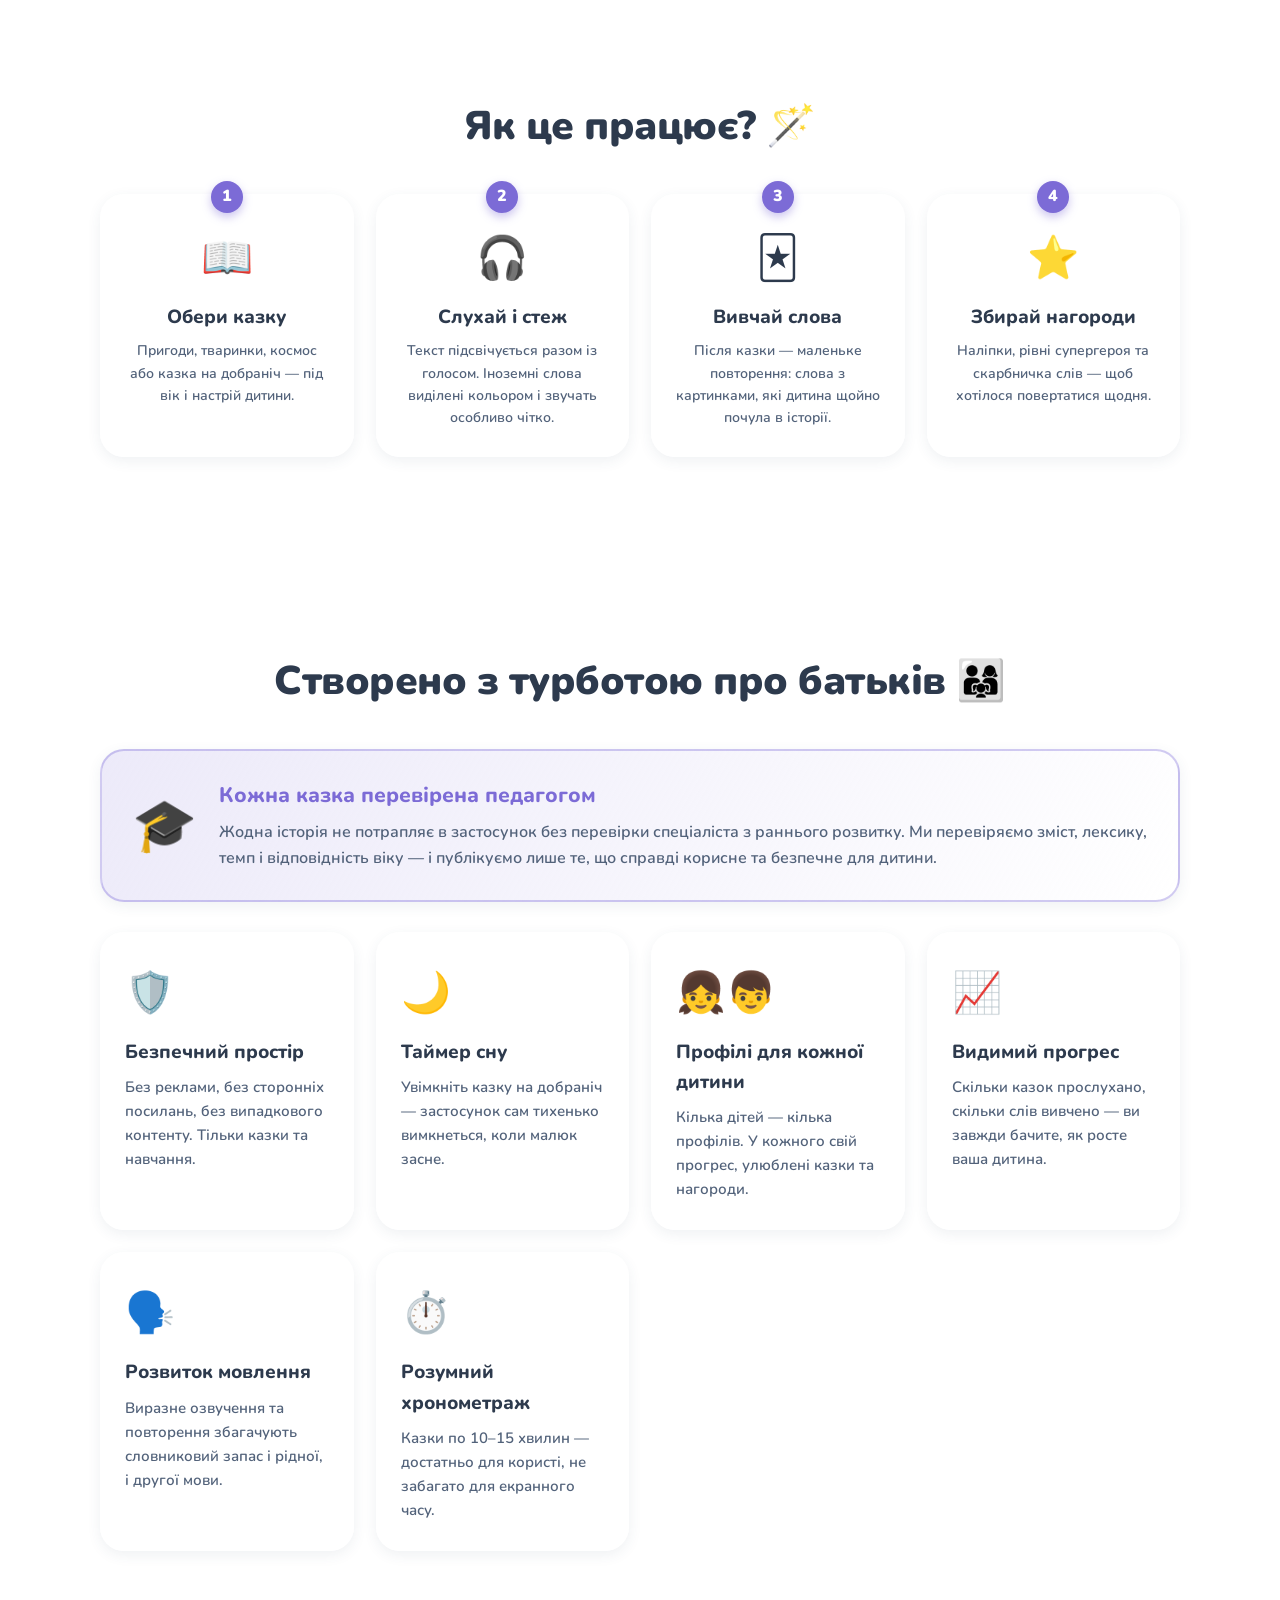
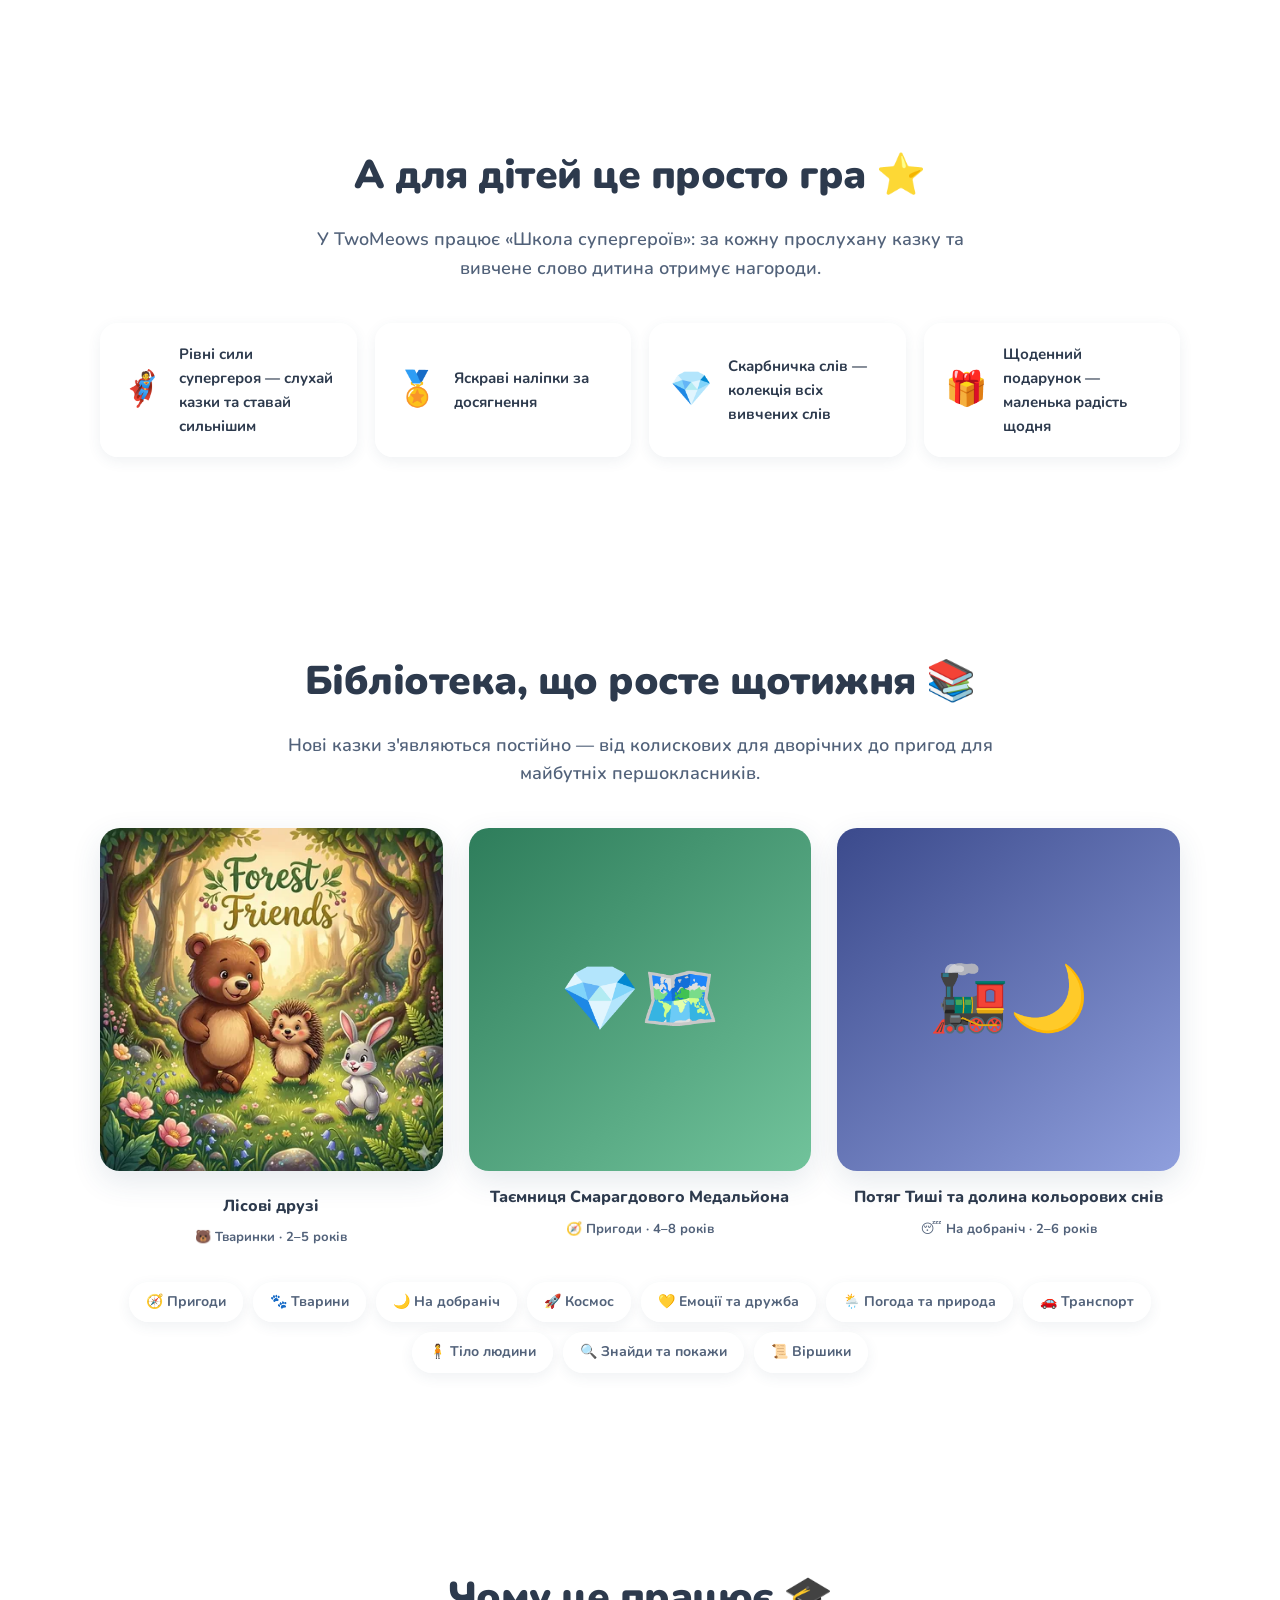
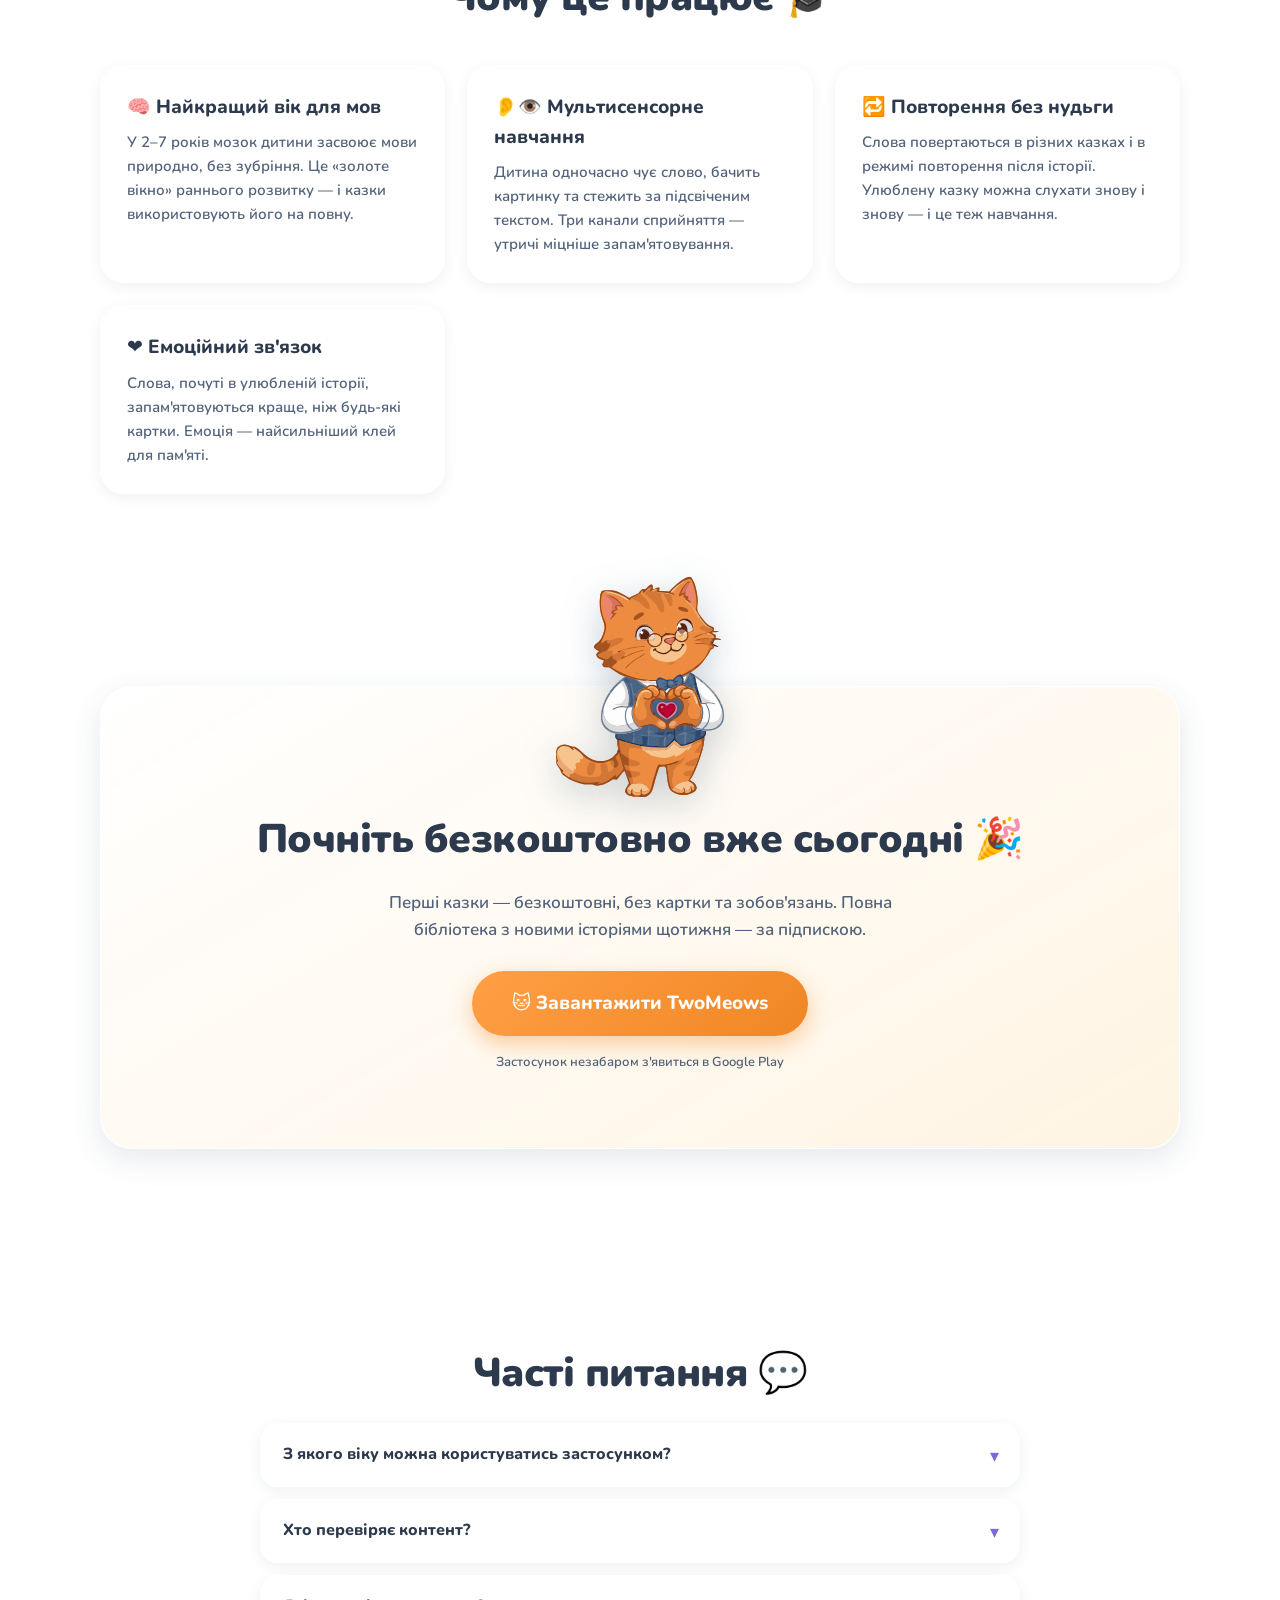
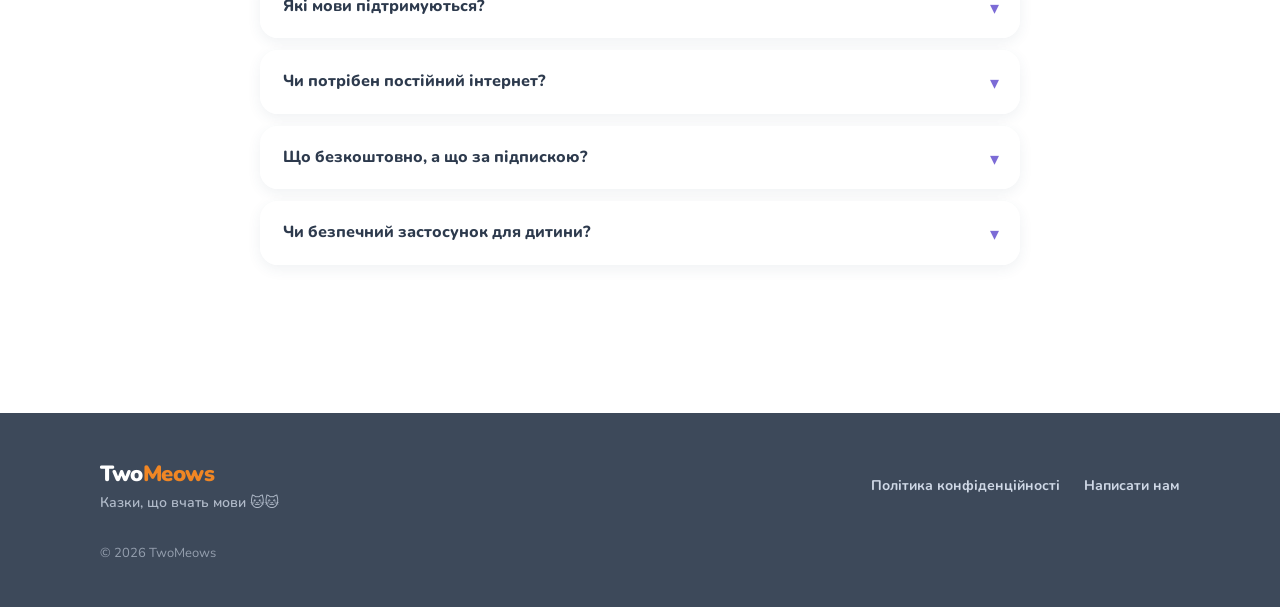
==== commit 97269b79: "Replace placeholder cats with author artwork, add circular logo Co-Authored-By: Claude Fable 5 <nore" ====
--- a/index.html
+++ b/index.html
@@ -26,17 +26,17 @@
 
   <!-- ═══ Котики-маскоти (виглядають з боків при прокрутці) ═══ -->
   <div class="cats-layer" aria-hidden="true">
-    <img class="cat cat-left"  data-cat="hero"     src="assets/cats/cat-peek-left.svg"   alt="">
-    <img class="cat cat-right" data-cat="how"      src="assets/cats/cat-point-right.svg" alt="">
-    <img class="cat cat-left"  data-cat="parents"  src="assets/cats/cat-glasses-left.svg" alt="">
-    <img class="cat cat-right" data-cat="library"  src="assets/cats/cat-books-right.svg" alt="">
-    <img class="cat cat-left"  data-cat="method"   src="assets/cats/cat-sleep-left.svg"  alt="">
+    <img class="cat cat-left cat-hello"  data-cat="hero"     src="assets/cats/meows_hello.svg" alt="">
+    <img class="cat cat-right cat-point" data-cat="how"      src="assets/cats/meows_left.svg"  alt="">
+    <img class="cat cat-left cat-cool"   data-cat="parents"  src="assets/cats/meows_cool.svg"  alt="">
+    <img class="cat cat-right cat-book"  data-cat="library"  src="assets/cats/meows_book.svg"  alt="">
+    <img class="cat cat-left cat-sleep"  data-cat="method"   src="assets/cats/meows_sleep.svg" alt="">
   </div>
 
   <!-- ═══ Шапка ═══ -->
   <header class="site-header">
     <a class="logo" href="#hero">
-      <img src="assets/cats/logo-cat.svg" alt="" class="logo-icon">
+      <img src="assets/cats/meows_logo.svg" alt="" class="logo-icon">
       <span class="logo-text">Two<em>Meows</em></span>
     </a>
     <nav class="main-nav">
@@ -283,7 +283,7 @@
       <div class="section-inner reveal">
         <div class="cta-box">
           <div class="cta-cats" aria-hidden="true">
-            <img src="assets/cats/cat-duo.svg" alt="">
+            <img src="assets/cats/meows_heart.svg" alt="">
           </div>
           <h2 data-i18n="start.title">Почніть безкоштовно вже сьогодні 🎉</h2>
           <p data-i18n="start.lead">Перші казки — безкоштовні, без картки та зобов'язань. Повна бібліотека з новими історіями щотижня — за підпискою.</p>
--- a/css/style.css
+++ b/css/style.css
@@ -83,20 +83,28 @@
   transition: transform .7s cubic-bezier(.34, 1.4, .64, 1), opacity .4s ease;
   opacity: 0;
   will-change: transform;
-}
+  filter: drop-shadow(0 8px 16px rgba(45, 74, 105, 0.22));
+}
+/* індивідуальні розміри — щоб котики виглядали однаковими */
+.cat-hello { width: 140px; }
+.cat-point { width: 140px; }
+.cat-cool  { width: 104px; }
+.cat-book  { width: 250px; }
+.cat-sleep { width: 270px; }
+
 .cat-left  { left: 0;  transform: translate(-105%, -50%); }
 .cat-right { right: 0; transform: translate(105%, -50%) scaleX(1); }
 .cat.visible { opacity: 1; }
-.cat-left.visible  { transform: translate(-14%, -50%); animation: bob-l 3.4s ease-in-out .7s infinite; }
-.cat-right.visible { transform: translate(14%, -50%);  animation: bob-r 3.4s ease-in-out .7s infinite; }
+.cat-left.visible  { transform: translate(-2%, -50%); animation: bob-l 3.4s ease-in-out .7s infinite; }
+.cat-right.visible { transform: translate(2%, -50%);  animation: bob-r 3.4s ease-in-out .7s infinite; }
 
 @keyframes bob-l {
-  0%, 100% { transform: translate(-14%, -50%) rotate(0deg); }
-  50%      { transform: translate(-12%, -52%) rotate(2deg); }
+  0%, 100% { transform: translate(-2%, -50%) rotate(0deg); }
+  50%      { transform: translate(-1%, -51.5%) rotate(1.2deg); }
 }
 @keyframes bob-r {
-  0%, 100% { transform: translate(14%, -50%) rotate(0deg); }
-  50%      { transform: translate(12%, -52%) rotate(-2deg); }
+  0%, 100% { transform: translate(2%, -50%) rotate(0deg); }
+  50%      { transform: translate(1%, -51.5%) rotate(-1.2deg); }
 }
 
 /* ═══ Шапка ═══ */
@@ -414,12 +422,12 @@
   background: linear-gradient(150deg, rgba(255,255,255,.92), rgba(255, 243, 224, .9));
   border: 1px solid #fff;
   border-radius: 32px;
-  padding: 100px 32px 48px;
+  padding: 120px 32px 48px;
   box-shadow: var(--shadow);
   position: relative;
 }
-.cta-cats { position: absolute; top: -46px; left: 50%; transform: translateX(-50%); }
-.cta-cats img { width: 220px; }
+.cta-cats { position: absolute; top: -110px; left: 50%; transform: translateX(-50%); }
+.cta-cats img { width: 168px; filter: drop-shadow(0 10px 18px rgba(45, 74, 105, 0.25)); }
 .cta-box p { color: var(--ink-soft); font-weight: 600; font-size: 17px; max-width: 560px; margin: 0 auto 28px; }
 .cta-note { font-size: 13px !important; margin-top: 16px !important; }
 
@@ -480,7 +488,11 @@
 /* ═══ Адаптивність ═══ */
 @media (max-width: 900px) {
   .main-nav { display: none; }
-  .cat { width: 92px; }
+  .cat-hello { width: 96px; }
+  .cat-point { width: 96px; }
+  .cat-cool  { width: 72px; }
+  .cat-book  { width: 170px; }
+  .cat-sleep { width: 185px; }
 }
 
 @media (max-width: 640px) {
@@ -490,9 +502,16 @@
   .phone { transform: rotate(0); width: 260px; }
   .pedagog-badge { flex-direction: column; text-align: center; }
   /* котики не мають перекривати текст на вузьких екранах */
-  .cat { width: 68px; opacity: 0 !important; }
+  .cat { opacity: 0 !important; }
   .cat.visible { opacity: .95 !important; }
-  .cta-cats img { width: 160px; }
+  .cat-hello { width: 76px; }
+  .cat-point { width: 76px; }
+  .cat-cool  { width: 58px; }
+  .cat-book  { width: 130px; }
+  .cat-sleep { width: 140px; }
+  .cta-cats img { width: 130px; }
+  .cta-cats { top: -86px; }
+  .cta-box { padding-top: 96px; }
 }
 
 /* ═══ Доступність ═══ */
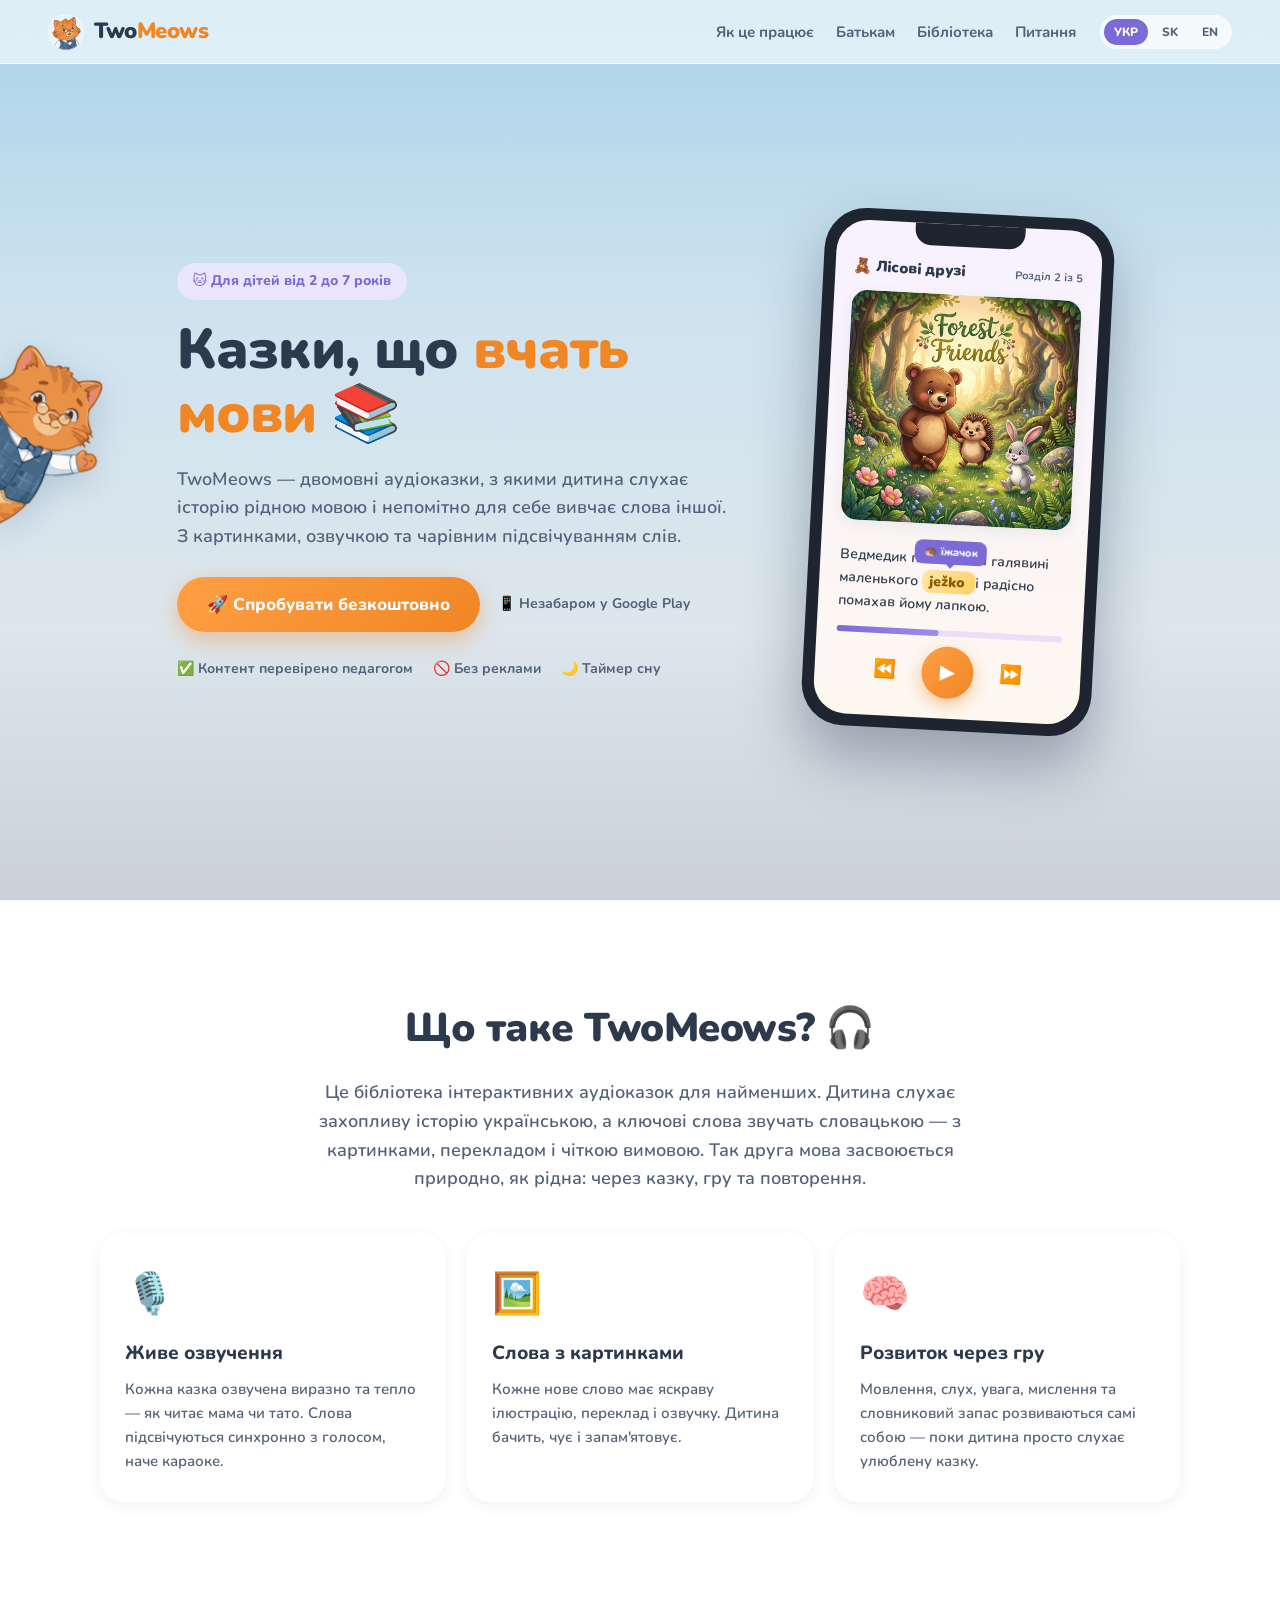
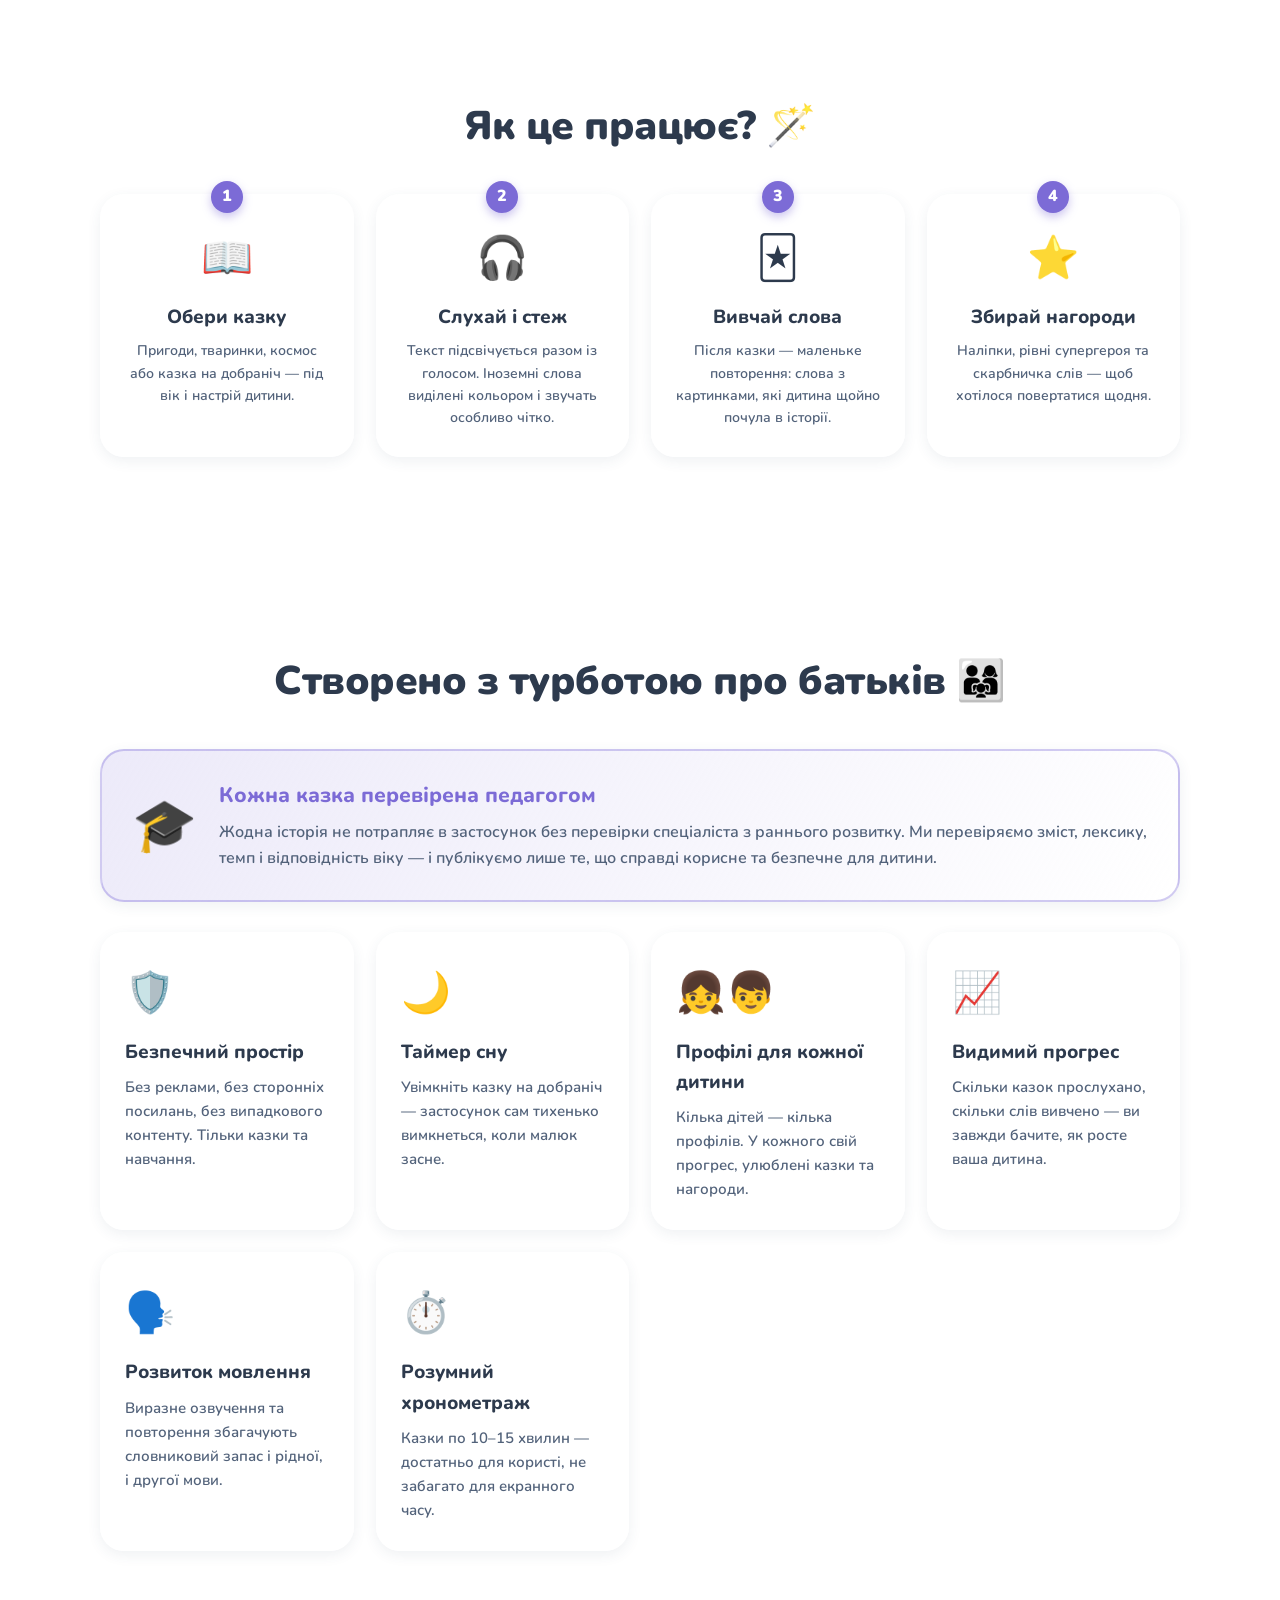
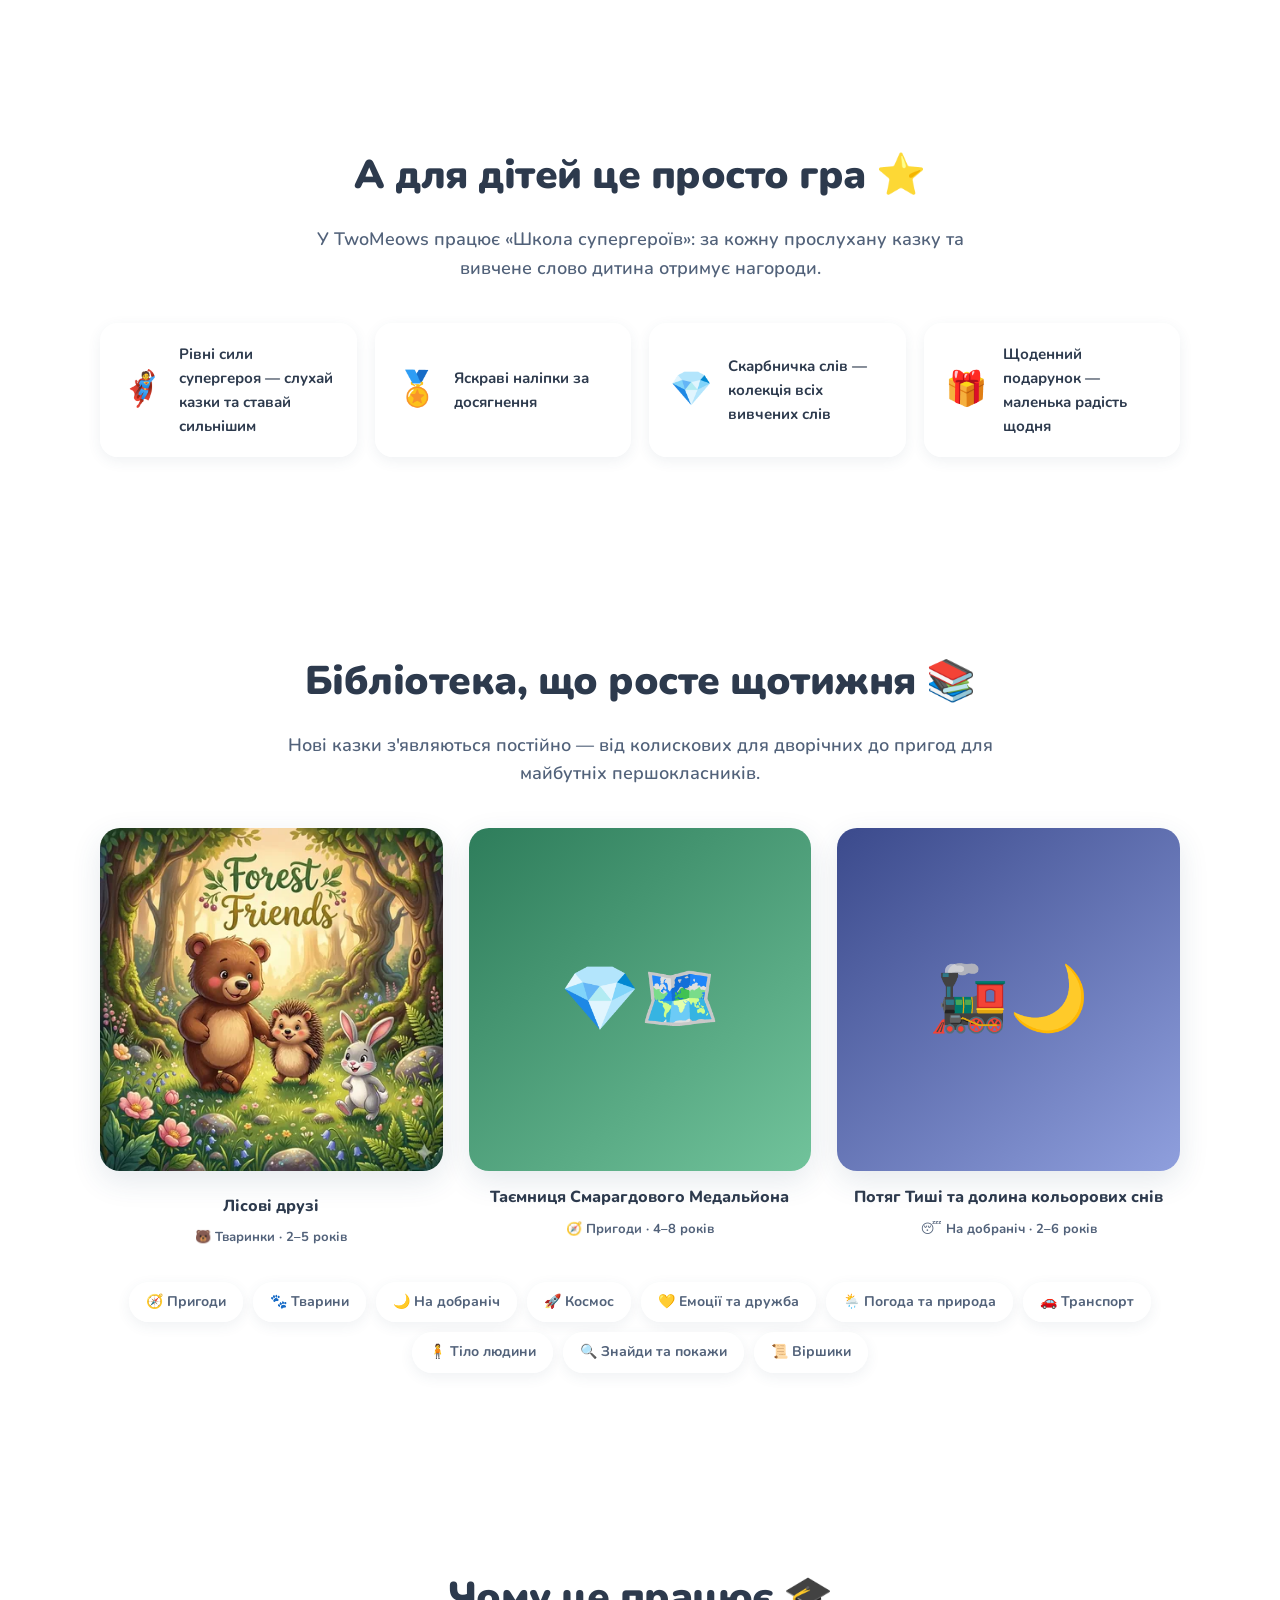
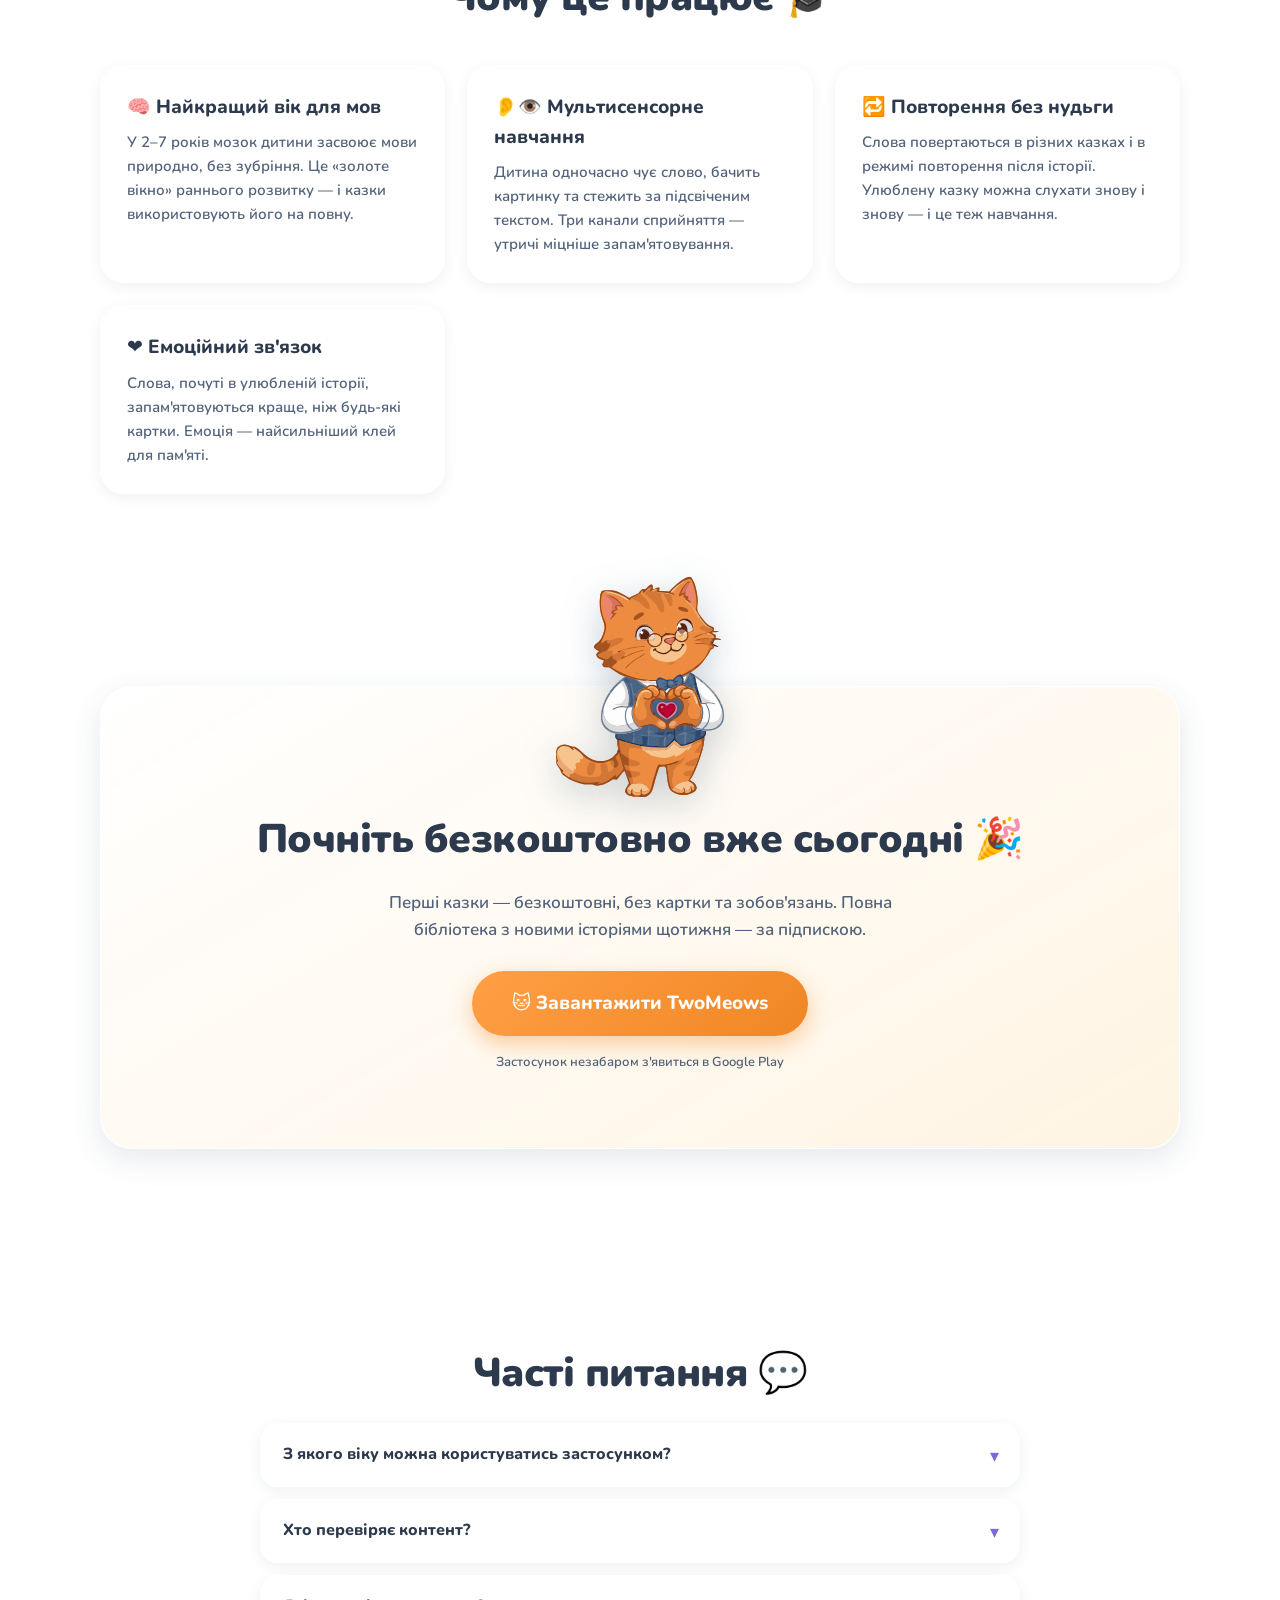
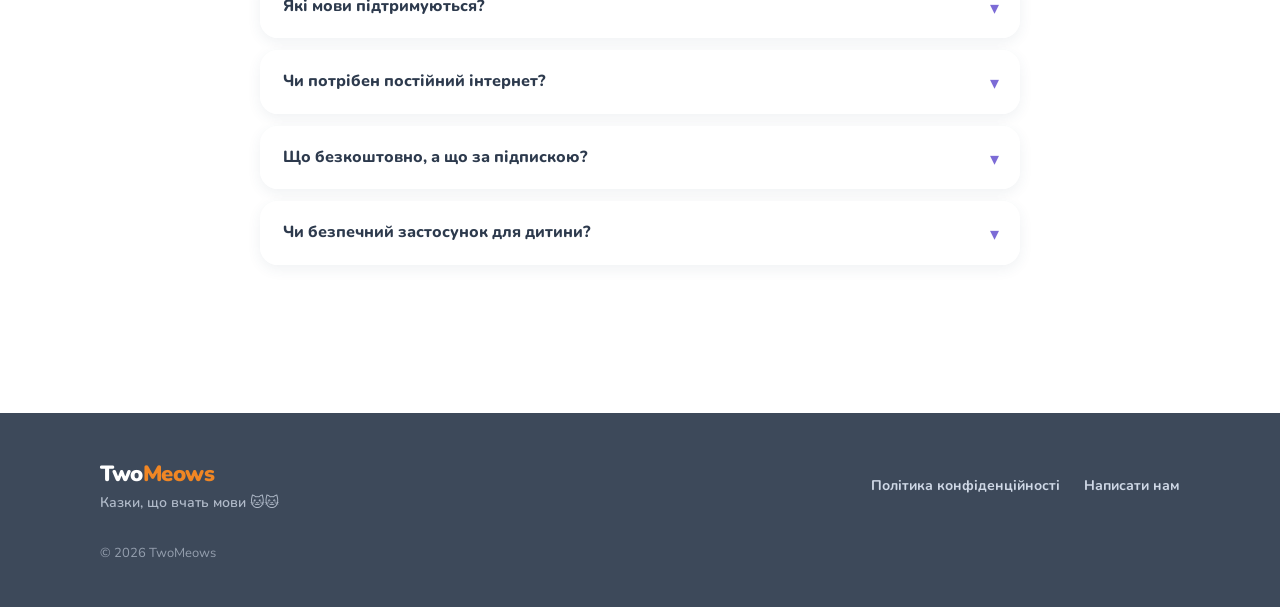
==== commit ce04a43e: "Контакти: twomeoows@gmail.com замість заглушки hello@twomeows.app" ====
--- a/index.html
+++ b/index.html
@@ -334,7 +334,7 @@
       </div>
       <div class="footer-links">
         <a href="privacy.html" data-i18n="footer.privacy">Політика конфіденційності</a>
-        <a href="mailto:hello@twomeows.app" data-i18n="footer.contact">Написати нам</a>
+        <a href="mailto:twomeoows@gmail.com" data-i18n="footer.contact">Написати нам</a>
       </div>
       <p class="footer-copy">© 2026 TwoMeows</p>
     </div>
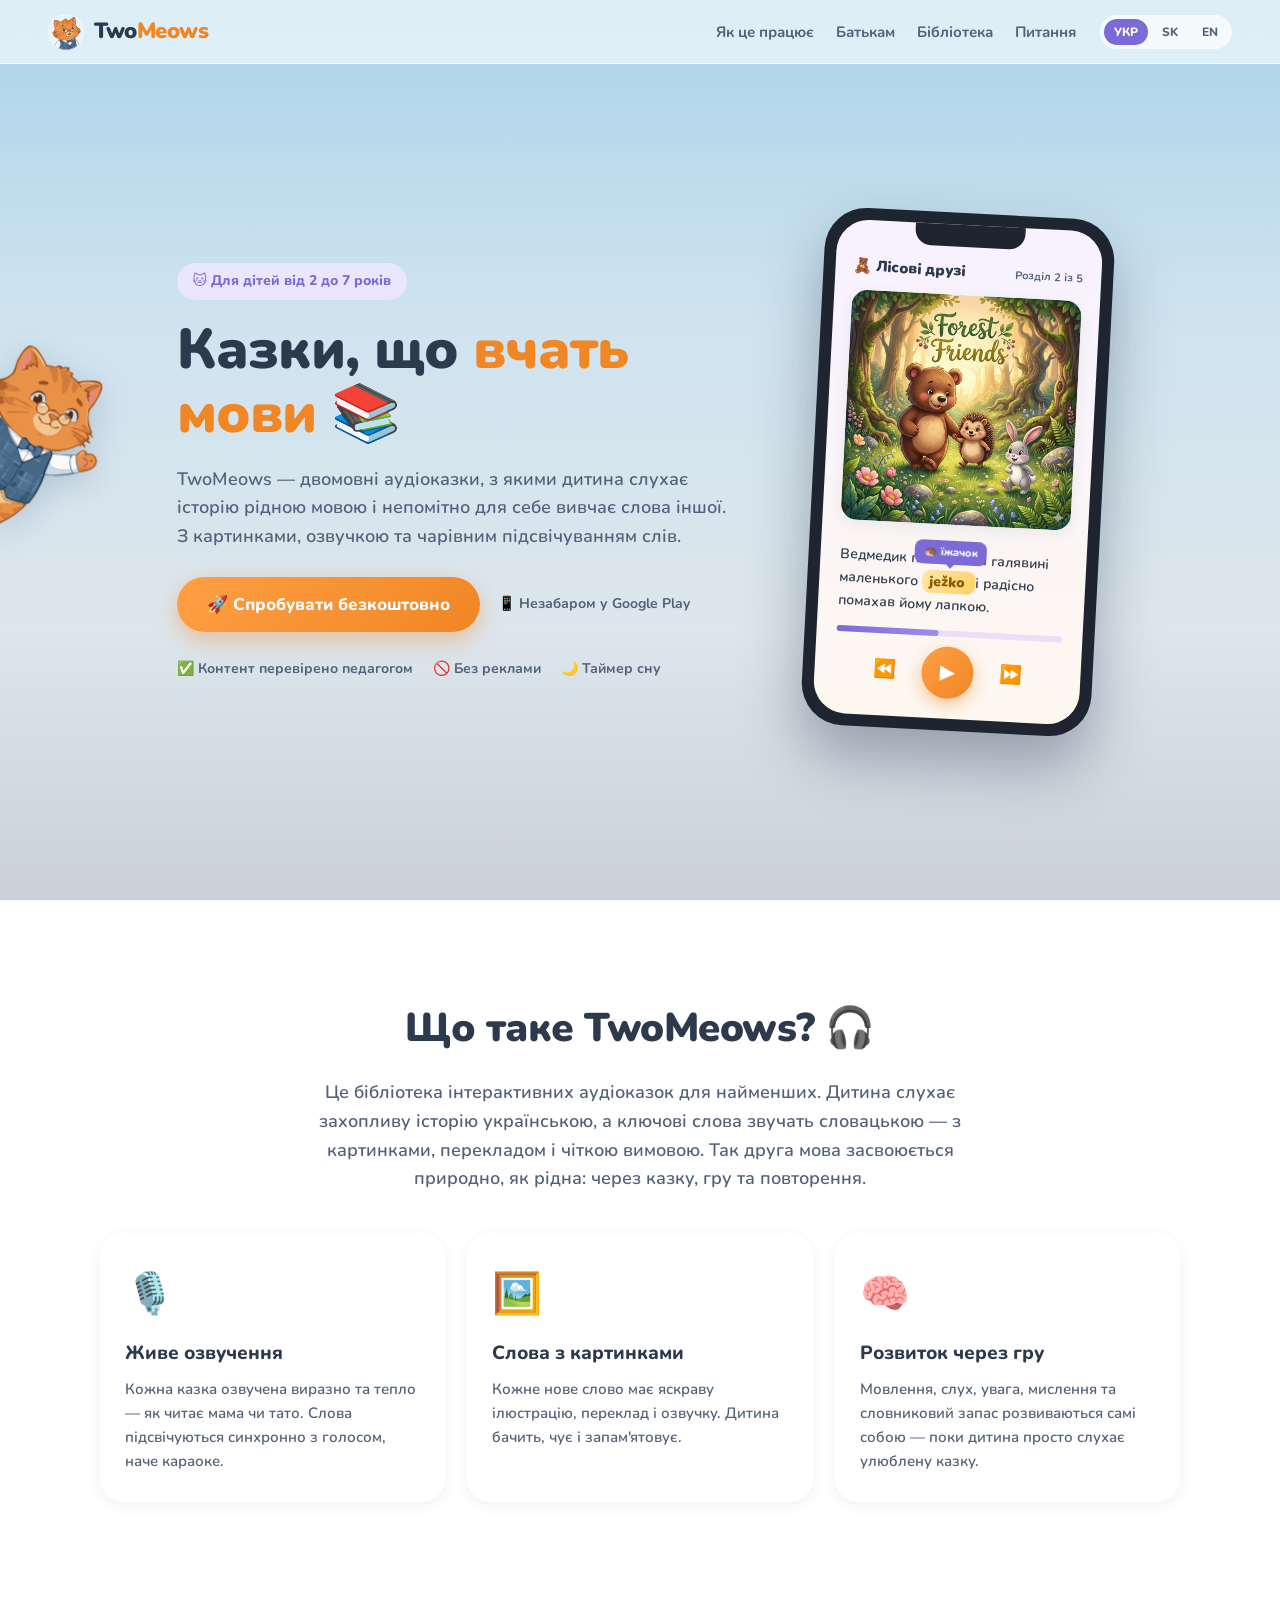
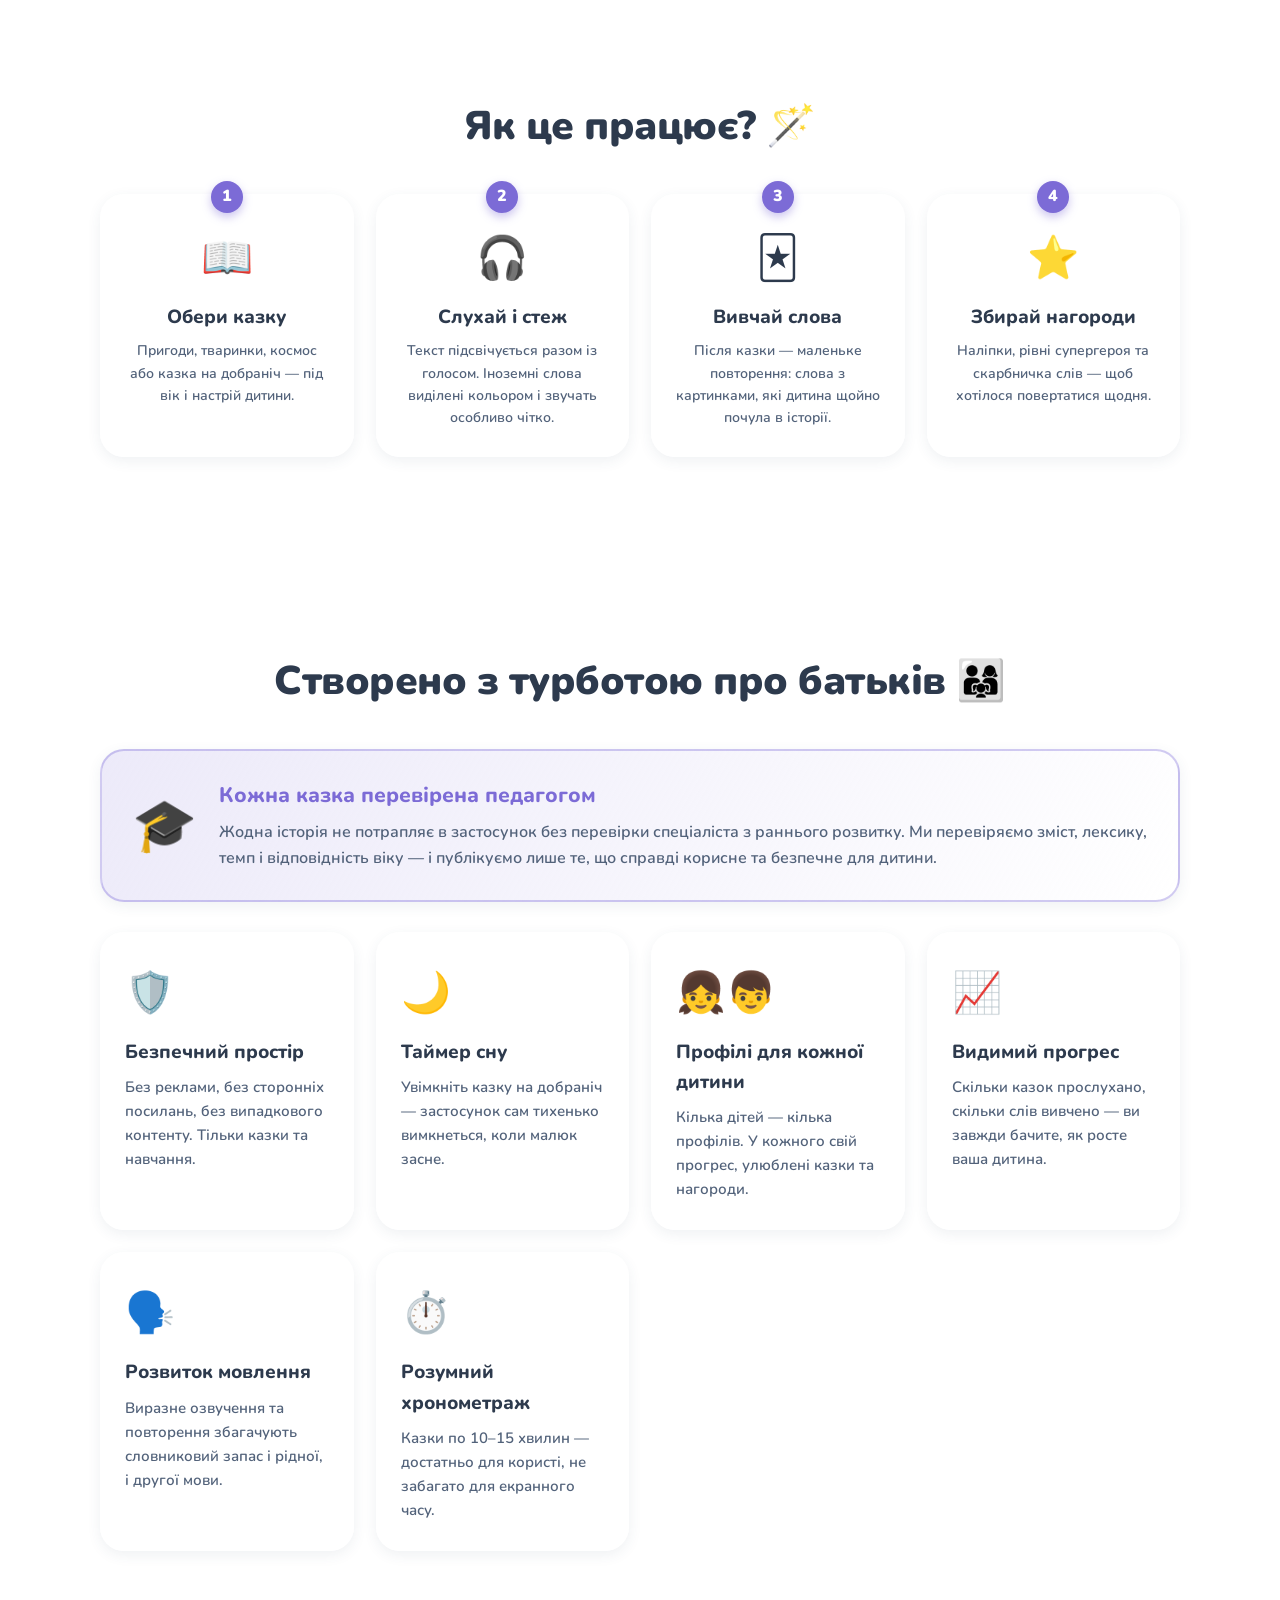
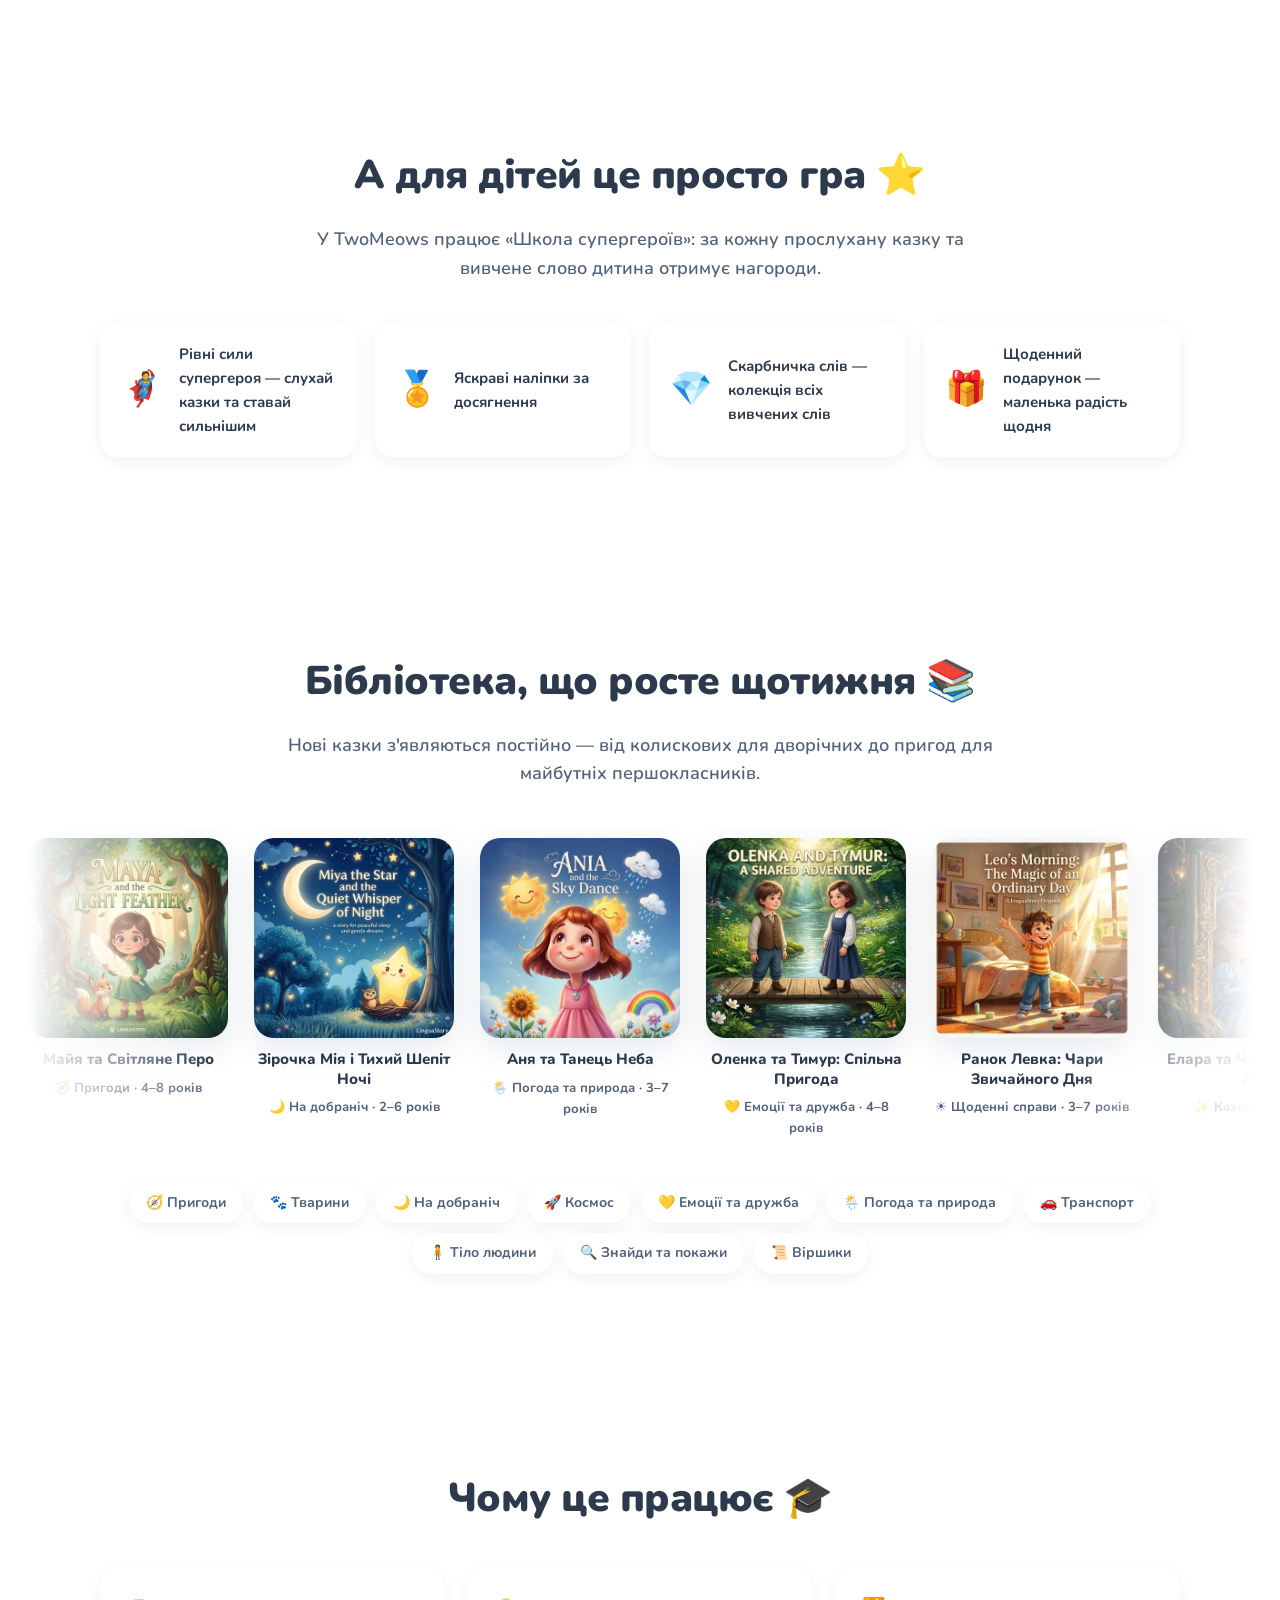
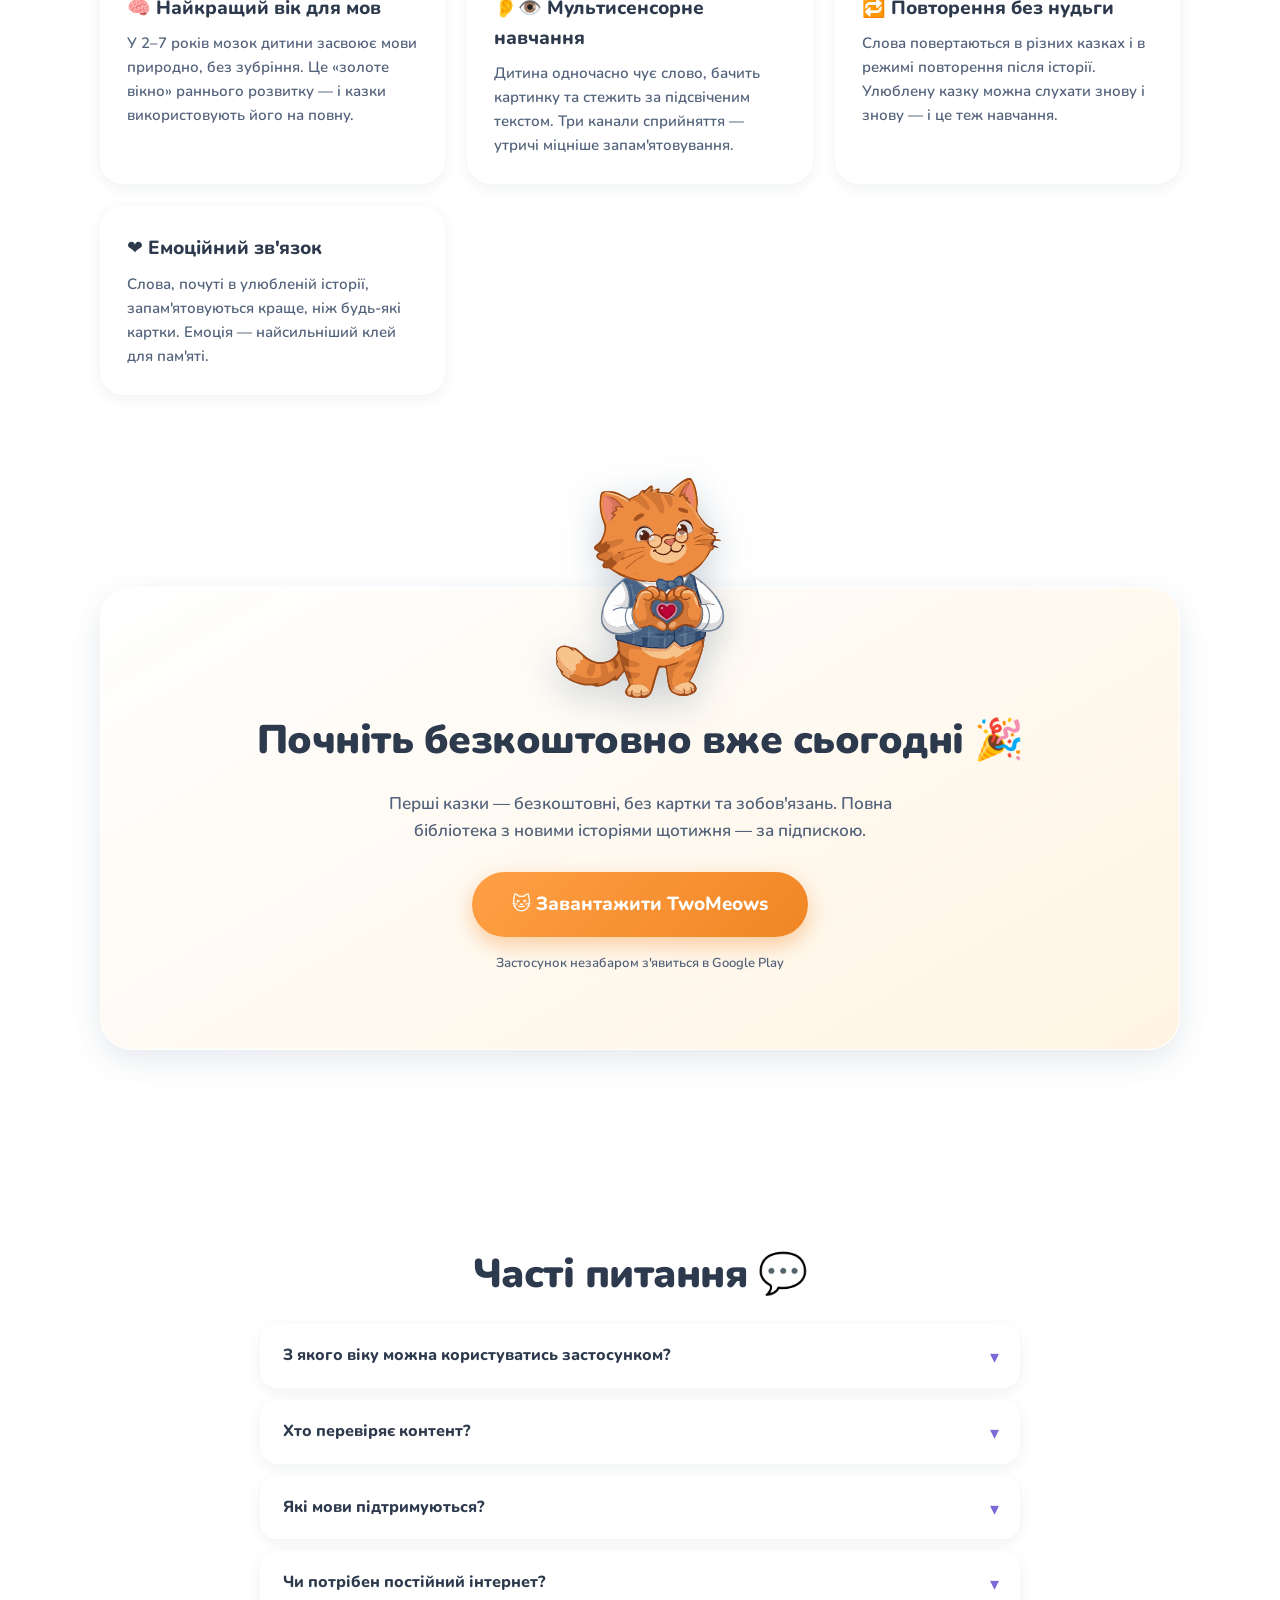
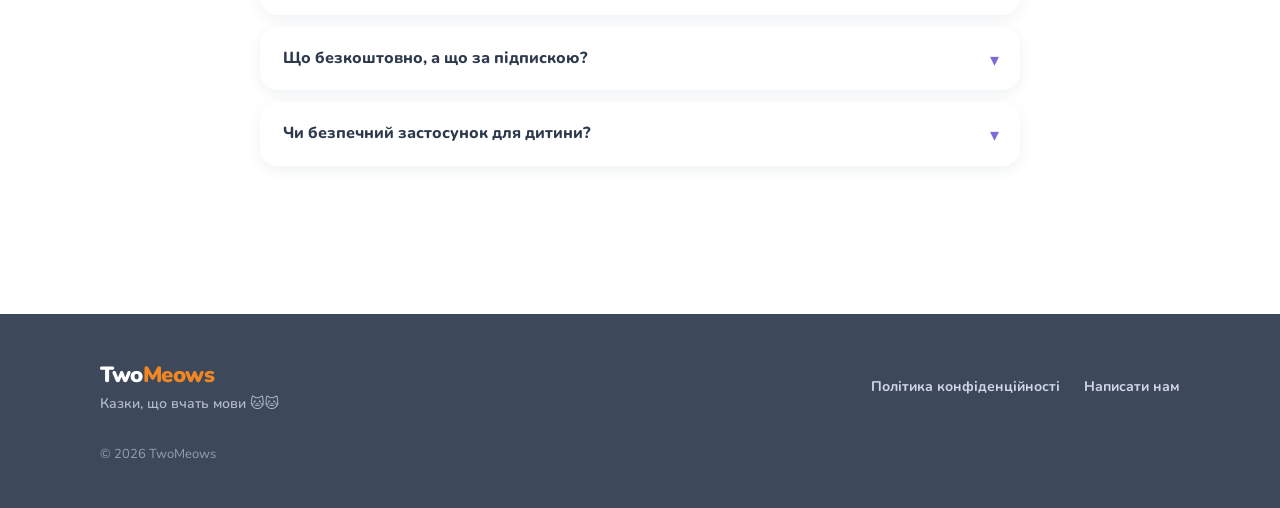
==== commit 843818a4: "Бібліотека: карусель із 13 справжніх книг замість трьох застарілих На сайті стояли три книги, з яких" ====
--- a/index.html
+++ b/index.html
@@ -5,9 +5,19 @@
   <meta name="viewport" content="width=device-width, initial-scale=1.0">
   <title>TwoMeows — двомовні аудіоказки для дітей 2–7 років</title>
   <meta name="description" content="TwoMeows — інтерактивні аудіоказки, що допомагають дітям 2–7 років розвивати мовлення та вивчати другу мову. Кожна казка перевірена педагогом.">
+  <meta name="theme-color" content="#a9d3e9">
+  <link rel="canonical" href="https://twomeows.github.io/">
   <meta property="og:title" content="TwoMeows — казки, що вчать мови 🐱📚">
   <meta property="og:description" content="Двомовні аудіоказки для дітей 2–7 років. Безпечний контент, перевірений педагогом.">
   <meta property="og:type" content="website">
+  <meta property="og:url" content="https://twomeows.github.io/">
+  <meta property="og:site_name" content="TwoMeows">
+  <meta property="og:locale" content="uk_UA">
+  <meta property="og:image" content="https://twomeows.github.io/assets/img/og-cover.jpg">
+  <meta property="og:image:width" content="1200">
+  <meta property="og:image:height" content="630">
+  <meta property="og:image:alt" content="TwoMeows — двомовні аудіоказки для дітей 2–7 років">
+  <meta name="twitter:card" content="summary_large_image">
   <link rel="icon" type="image/svg+xml" href="assets/favicon.svg">
   <link rel="preconnect" href="https://fonts.googleapis.com">
   <link rel="preconnect" href="https://fonts.gstatic.com" crossorigin>
@@ -220,21 +230,247 @@
         <h2 data-i18n="library.title">Бібліотека, що росте щотижня 📚</h2>
         <p class="section-lead" data-i18n="library.lead">Нові казки з'являються постійно — від колискових для дворічних до пригод для майбутніх першокласників.</p>
 
-        <div class="books">
-          <div class="book">
-            <img class="book-cover" src="assets/img/cover-forest-friends.webp" alt="Обкладинка: Лісові друзі">
-            <h3 data-i18n="library.b1t">Лісові друзі</h3>
-            <p class="book-meta" data-i18n="library.b1m">🐻 Тваринки · 2–5 років</p>
-          </div>
-          <div class="book">
-            <div class="book-cover book-cover-css cover-emerald"><span>💎🗺️</span></div>
-            <h3 data-i18n="library.b2t">Таємниця Смарагдового Медальйона</h3>
-            <p class="book-meta" data-i18n="library.b2m">🧭 Пригоди · 4–8 років</p>
-          </div>
-          <div class="book">
-            <div class="book-cover book-cover-css cover-train"><span>🚂🌙</span></div>
-            <h3 data-i18n="library.b3t">Потяг Тиші та долина кольорових снів</h3>
-            <p class="book-meta" data-i18n="library.b3m">😴 На добраніч · 2–6 років</p>
+        <!-- Полиця їде сама; другий набір — клон для безшовної петлі -->
+        <div class="shelf">
+          <div class="shelf-track">
+            <div class="shelf-set">
+          <figure class="book">
+            <img class="book-cover" src="assets/books/book_001.webp" width="440" height="440"
+                 decoding="async" data-i18n-alt="library.k1t"
+                 alt="Майя та Світляне Перо">
+            <figcaption>
+              <h3 data-i18n="library.k1t">Майя та Світляне Перо</h3>
+              <p class="book-meta" data-i18n="library.k1m">🧭 Пригоди · 4–8 років</p>
+            </figcaption>
+          </figure>
+          <figure class="book">
+            <img class="book-cover" src="assets/books/book_002.webp" width="440" height="440"
+                 decoding="async" data-i18n-alt="library.k2t"
+                 alt="Зірочка Мія і Тихий Шепіт Ночі">
+            <figcaption>
+              <h3 data-i18n="library.k2t">Зірочка Мія і Тихий Шепіт Ночі</h3>
+              <p class="book-meta" data-i18n="library.k2m">🌙 На добраніч · 2–6 років</p>
+            </figcaption>
+          </figure>
+          <figure class="book">
+            <img class="book-cover" src="assets/books/book_003.webp" width="440" height="440"
+                 decoding="async" data-i18n-alt="library.k3t"
+                 alt="Аня та Танець Неба">
+            <figcaption>
+              <h3 data-i18n="library.k3t">Аня та Танець Неба</h3>
+              <p class="book-meta" data-i18n="library.k3m">🌦️ Погода та природа · 3–7 років</p>
+            </figcaption>
+          </figure>
+          <figure class="book">
+            <img class="book-cover" src="assets/books/book_004.webp" width="440" height="440"
+                 decoding="async" data-i18n-alt="library.k4t"
+                 alt="Оленка та Тимур: Спільна Пригода">
+            <figcaption>
+              <h3 data-i18n="library.k4t">Оленка та Тимур: Спільна Пригода</h3>
+              <p class="book-meta" data-i18n="library.k4m">💛 Емоції та дружба · 4–8 років</p>
+            </figcaption>
+          </figure>
+          <figure class="book">
+            <img class="book-cover" src="assets/books/book_005.webp" width="440" height="440"
+                 decoding="async" data-i18n-alt="library.k5t"
+                 alt="Ранок Левка: Чари Звичайного Дня">
+            <figcaption>
+              <h3 data-i18n="library.k5t">Ранок Левка: Чари Звичайного Дня</h3>
+              <p class="book-meta" data-i18n="library.k5m">☀️ Щоденні справи · 3–7 років</p>
+            </figcaption>
+          </figure>
+          <figure class="book">
+            <img class="book-cover" src="assets/books/book_006.webp" width="440" height="440"
+                 decoding="async" data-i18n-alt="library.k6t"
+                 alt="Елара та Чарівний Ключ Лісу">
+            <figcaption>
+              <h3 data-i18n="library.k6t">Елара та Чарівний Ключ Лісу</h3>
+              <p class="book-meta" data-i18n="library.k6m">✨ Казка · 4–8 років</p>
+            </figcaption>
+          </figure>
+          <figure class="book">
+            <img class="book-cover" src="assets/books/book_008.webp" width="440" height="440"
+                 decoding="async" data-i18n-alt="library.k7t"
+                 alt="Вечірні Пригоди Мурчика">
+            <figcaption>
+              <h3 data-i18n="library.k7t">Вечірні Пригоди Мурчика</h3>
+              <p class="book-meta" data-i18n="library.k7m">🐱 Домашні улюбленці · 3–6 років</p>
+            </figcaption>
+          </figure>
+          <figure class="book">
+            <img class="book-cover" src="assets/books/book_009.webp" width="440" height="440"
+                 decoding="async" data-i18n-alt="library.k8t"
+                 alt="Олі та її Дивовижні Відчуття">
+            <figcaption>
+              <h3 data-i18n="library.k8t">Олі та її Дивовижні Відчуття</h3>
+              <p class="book-meta" data-i18n="library.k8m">🧍 Тіло людини · 3–7 років</p>
+            </figcaption>
+          </figure>
+          <figure class="book">
+            <img class="book-cover" src="assets/books/book_010.webp" width="440" height="440"
+                 decoding="async" data-i18n-alt="library.k9t"
+                 alt="Міа та Шепіт Хвиль">
+            <figcaption>
+              <h3 data-i18n="library.k9t">Міа та Шепіт Хвиль</h3>
+              <p class="book-meta" data-i18n="library.k9m">🌊 Море · 4–8 років</p>
+            </figcaption>
+          </figure>
+          <figure class="book">
+            <img class="book-cover" src="assets/books/book_011.webp" width="440" height="440"
+                 decoding="async" data-i18n-alt="library.k10t"
+                 alt="Мая та Зоряна Карта">
+            <figcaption>
+              <h3 data-i18n="library.k10t">Мая та Зоряна Карта</h3>
+              <p class="book-meta" data-i18n="library.k10m">🚀 Космос · 4–8 років</p>
+            </figcaption>
+          </figure>
+          <figure class="book">
+            <img class="book-cover" src="assets/books/book_012.webp" width="440" height="440"
+                 decoding="async" data-i18n-alt="library.k11t"
+                 alt="Лілійчин Сонячний День">
+            <figcaption>
+              <h3 data-i18n="library.k11t">Лілійчин Сонячний День</h3>
+              <p class="book-meta" data-i18n="library.k11m">🌻 Літо · 3–6 років</p>
+            </figcaption>
+          </figure>
+          <figure class="book">
+            <img class="book-cover" src="assets/books/book_013.webp" width="440" height="440"
+                 decoding="async" data-i18n-alt="library.k12t"
+                 alt="Велика Подорож Лева: Колеса та Крила">
+            <figcaption>
+              <h3 data-i18n="library.k12t">Велика Подорож Лева: Колеса та Крила</h3>
+              <p class="book-meta" data-i18n="library.k12m">🚗 Транспорт · 4–8 років</p>
+            </figcaption>
+          </figure>
+          <figure class="book">
+            <img class="book-cover" src="assets/books/book_014.webp" width="440" height="440"
+                 decoding="async" data-i18n-alt="library.k13t"
+                 alt="Тиха Добраніч Ведмедика Мішка">
+            <figcaption>
+              <h3 data-i18n="library.k13t">Тиха Добраніч Ведмедика Мішка</h3>
+              <p class="book-meta" data-i18n="library.k13m">🌙 На добраніч · 2–5 років</p>
+            </figcaption>
+          </figure>
+            </div>
+            <div class="shelf-set" aria-hidden="true">
+          <figure class="book">
+            <img class="book-cover" src="assets/books/book_001.webp" width="440" height="440"
+                 decoding="async" data-i18n-alt="library.k1t"
+                 alt="Майя та Світляне Перо">
+            <figcaption>
+              <h3 data-i18n="library.k1t">Майя та Світляне Перо</h3>
+              <p class="book-meta" data-i18n="library.k1m">🧭 Пригоди · 4–8 років</p>
+            </figcaption>
+          </figure>
+          <figure class="book">
+            <img class="book-cover" src="assets/books/book_002.webp" width="440" height="440"
+                 decoding="async" data-i18n-alt="library.k2t"
+                 alt="Зірочка Мія і Тихий Шепіт Ночі">
+            <figcaption>
+              <h3 data-i18n="library.k2t">Зірочка Мія і Тихий Шепіт Ночі</h3>
+              <p class="book-meta" data-i18n="library.k2m">🌙 На добраніч · 2–6 років</p>
+            </figcaption>
+          </figure>
+          <figure class="book">
+            <img class="book-cover" src="assets/books/book_003.webp" width="440" height="440"
+                 decoding="async" data-i18n-alt="library.k3t"
+                 alt="Аня та Танець Неба">
+            <figcaption>
+              <h3 data-i18n="library.k3t">Аня та Танець Неба</h3>
+              <p class="book-meta" data-i18n="library.k3m">🌦️ Погода та природа · 3–7 років</p>
+            </figcaption>
+          </figure>
+          <figure class="book">
+            <img class="book-cover" src="assets/books/book_004.webp" width="440" height="440"
+                 decoding="async" data-i18n-alt="library.k4t"
+                 alt="Оленка та Тимур: Спільна Пригода">
+            <figcaption>
+              <h3 data-i18n="library.k4t">Оленка та Тимур: Спільна Пригода</h3>
+              <p class="book-meta" data-i18n="library.k4m">💛 Емоції та дружба · 4–8 років</p>
+            </figcaption>
+          </figure>
+          <figure class="book">
+            <img class="book-cover" src="assets/books/book_005.webp" width="440" height="440"
+                 decoding="async" data-i18n-alt="library.k5t"
+                 alt="Ранок Левка: Чари Звичайного Дня">
+            <figcaption>
+              <h3 data-i18n="library.k5t">Ранок Левка: Чари Звичайного Дня</h3>
+              <p class="book-meta" data-i18n="library.k5m">☀️ Щоденні справи · 3–7 років</p>
+            </figcaption>
+          </figure>
+          <figure class="book">
+            <img class="book-cover" src="assets/books/book_006.webp" width="440" height="440"
+                 decoding="async" data-i18n-alt="library.k6t"
+                 alt="Елара та Чарівний Ключ Лісу">
+            <figcaption>
+              <h3 data-i18n="library.k6t">Елара та Чарівний Ключ Лісу</h3>
+              <p class="book-meta" data-i18n="library.k6m">✨ Казка · 4–8 років</p>
+            </figcaption>
+          </figure>
+          <figure class="book">
+            <img class="book-cover" src="assets/books/book_008.webp" width="440" height="440"
+                 decoding="async" data-i18n-alt="library.k7t"
+                 alt="Вечірні Пригоди Мурчика">
+            <figcaption>
+              <h3 data-i18n="library.k7t">Вечірні Пригоди Мурчика</h3>
+              <p class="book-meta" data-i18n="library.k7m">🐱 Домашні улюбленці · 3–6 років</p>
+            </figcaption>
+          </figure>
+          <figure class="book">
+            <img class="book-cover" src="assets/books/book_009.webp" width="440" height="440"
+                 decoding="async" data-i18n-alt="library.k8t"
+                 alt="Олі та її Дивовижні Відчуття">
+            <figcaption>
+              <h3 data-i18n="library.k8t">Олі та її Дивовижні Відчуття</h3>
+              <p class="book-meta" data-i18n="library.k8m">🧍 Тіло людини · 3–7 років</p>
+            </figcaption>
+          </figure>
+          <figure class="book">
+            <img class="book-cover" src="assets/books/book_010.webp" width="440" height="440"
+                 decoding="async" data-i18n-alt="library.k9t"
+                 alt="Міа та Шепіт Хвиль">
+            <figcaption>
+              <h3 data-i18n="library.k9t">Міа та Шепіт Хвиль</h3>
+              <p class="book-meta" data-i18n="library.k9m">🌊 Море · 4–8 років</p>
+            </figcaption>
+          </figure>
+          <figure class="book">
+            <img class="book-cover" src="assets/books/book_011.webp" width="440" height="440"
+                 decoding="async" data-i18n-alt="library.k10t"
+                 alt="Мая та Зоряна Карта">
+            <figcaption>
+              <h3 data-i18n="library.k10t">Мая та Зоряна Карта</h3>
+              <p class="book-meta" data-i18n="library.k10m">🚀 Космос · 4–8 років</p>
+            </figcaption>
+          </figure>
+          <figure class="book">
+            <img class="book-cover" src="assets/books/book_012.webp" width="440" height="440"
+                 decoding="async" data-i18n-alt="library.k11t"
+                 alt="Лілійчин Сонячний День">
+            <figcaption>
+              <h3 data-i18n="library.k11t">Лілійчин Сонячний День</h3>
+              <p class="book-meta" data-i18n="library.k11m">🌻 Літо · 3–6 років</p>
+            </figcaption>
+          </figure>
+          <figure class="book">
+            <img class="book-cover" src="assets/books/book_013.webp" width="440" height="440"
+                 decoding="async" data-i18n-alt="library.k12t"
+                 alt="Велика Подорож Лева: Колеса та Крила">
+            <figcaption>
+              <h3 data-i18n="library.k12t">Велика Подорож Лева: Колеса та Крила</h3>
+              <p class="book-meta" data-i18n="library.k12m">🚗 Транспорт · 4–8 років</p>
+            </figcaption>
+          </figure>
+          <figure class="book">
+            <img class="book-cover" src="assets/books/book_014.webp" width="440" height="440"
+                 decoding="async" data-i18n-alt="library.k13t"
+                 alt="Тиха Добраніч Ведмедика Мішка">
+            <figcaption>
+              <h3 data-i18n="library.k13t">Тиха Добраніч Ведмедика Мішка</h3>
+              <p class="book-meta" data-i18n="library.k13m">🌙 На добраніч · 2–5 років</p>
+            </figcaption>
+          </figure>
+            </div>
           </div>
         </div>
 
--- a/css/style.css
+++ b/css/style.css
@@ -376,10 +376,10 @@
 .kids-item p { font-weight: 700; font-size: 15px; color: var(--ink); }
 
 /* ═══ Бібліотека ═══ */
-.books { display: grid; grid-template-columns: repeat(auto-fit, minmax(220px, 1fr)); gap: 26px; margin-bottom: 34px; }
 .book { text-align: center; }
 .book-cover {
   width: 100%;
+  height: auto;        /* без цього атрибути width/height у <img> задають height і вбивають aspect-ratio */
   aspect-ratio: 1;
   object-fit: cover;
   border-radius: 20px;
@@ -387,11 +387,59 @@
   transition: transform .2s ease;
 }
 .book:hover .book-cover { transform: translateY(-5px) rotate(-1deg); }
-.book-cover-css { display: flex; align-items: center; justify-content: center; font-size: 64px; }
-.cover-emerald { background: linear-gradient(140deg, #2e7d5b, #71c39b); }
-.cover-train   { background: linear-gradient(140deg, #3b4a8c, #8f9fdd); }
 .book h3 { font-size: 16px; margin-top: 14px; }
 .book-meta { font-size: 13px; font-weight: 700; color: var(--ink-soft); }
+
+/* Полиця, що їде сама.
+   .shelf-track містить два однакових набори, тому зсув на -50% ширини треку
+   дорівнює рівно одному набору — шва не видно. Анімація тільки на transform:
+   не смикає лейаут і не потребує JS (rAF у фонових вкладках не працює). */
+.shelf {
+  --shelf-card: 200px;
+  --shelf-gap: 26px;
+  --shelf-speed: 120s;
+  /* виходимо за падінги секції, але НЕ через 100vw: там ширина зі смугою
+     прокрутки, і сторінка отримує зайві ~8px по горизонталі */
+  margin-inline: calc(clamp(20px, 6vw, 72px) * -1);
+  margin-bottom: 34px;
+  padding-block: 10px;             /* щоб підйом обкладинки на hover не зрізало */
+  overflow: hidden;
+  /* широке затухання по краях: котик-книгочей стоїть фіксовано біля правого
+     краю, і полиця однаково проїде під ним — хай проїжджає вже майже прозорою */
+  -webkit-mask-image: linear-gradient(90deg, transparent, #000 15%, #000 85%, transparent);
+          mask-image: linear-gradient(90deg, transparent, #000 15%, #000 85%, transparent);
+}
+.shelf-track {
+  display: flex;
+  width: max-content;
+  animation: shelf-scroll var(--shelf-speed) linear infinite;
+}
+.shelf:hover .shelf-track,
+.shelf:focus-within .shelf-track { animation-play-state: paused; }
+.shelf-set { display: flex; gap: var(--shelf-gap); padding-right: var(--shelf-gap); }
+.shelf .book { flex: 0 0 var(--shelf-card); width: var(--shelf-card); }
+.shelf .book-cover { display: block; }
+/* назви різної довжини — обрізаємо до двох рядків, інакше ряд «стрибає» */
+.shelf .book h3 {
+  font-size: 15px;
+  margin-top: 12px;
+  line-height: 1.3;
+  display: -webkit-box;
+  -webkit-line-clamp: 2;
+  -webkit-box-orient: vertical;
+  overflow: hidden;
+}
+.shelf figcaption { min-height: 70px; }   /* рівний низ і для одно-, і для дворядкових назв */
+@keyframes shelf-scroll {
+  from { transform: translate3d(0, 0, 0); }
+  to   { transform: translate3d(-50%, 0, 0); }
+}
+@media (max-width: 600px) { .shelf { --shelf-card: 148px; --shelf-gap: 16px; } }
+@media (prefers-reduced-motion: reduce) {
+  .shelf { overflow-x: auto; }
+  .shelf-track { animation: none; }
+  .shelf-set + .shelf-set { display: none; }   /* клон непотрібен без руху */
+}
 
 .genres { display: flex; flex-wrap: wrap; gap: 10px; justify-content: center; }
 .chip {
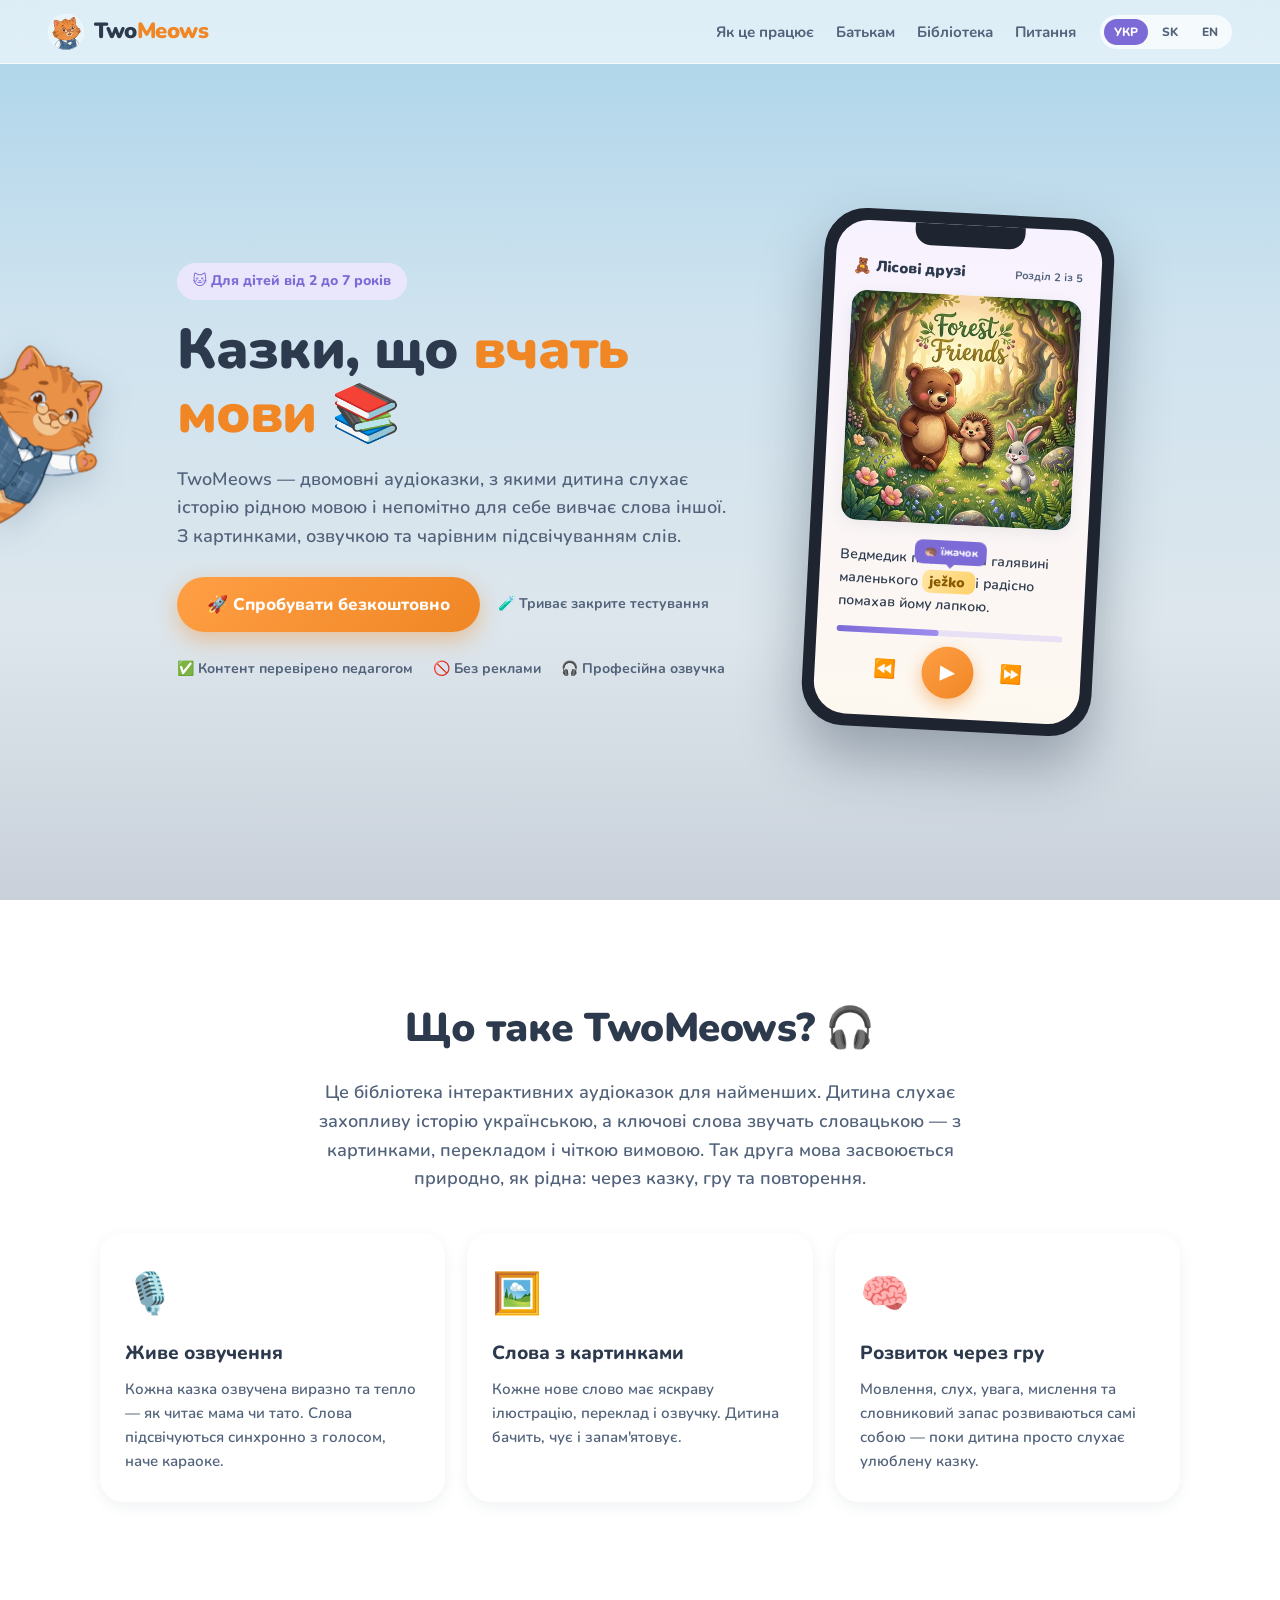
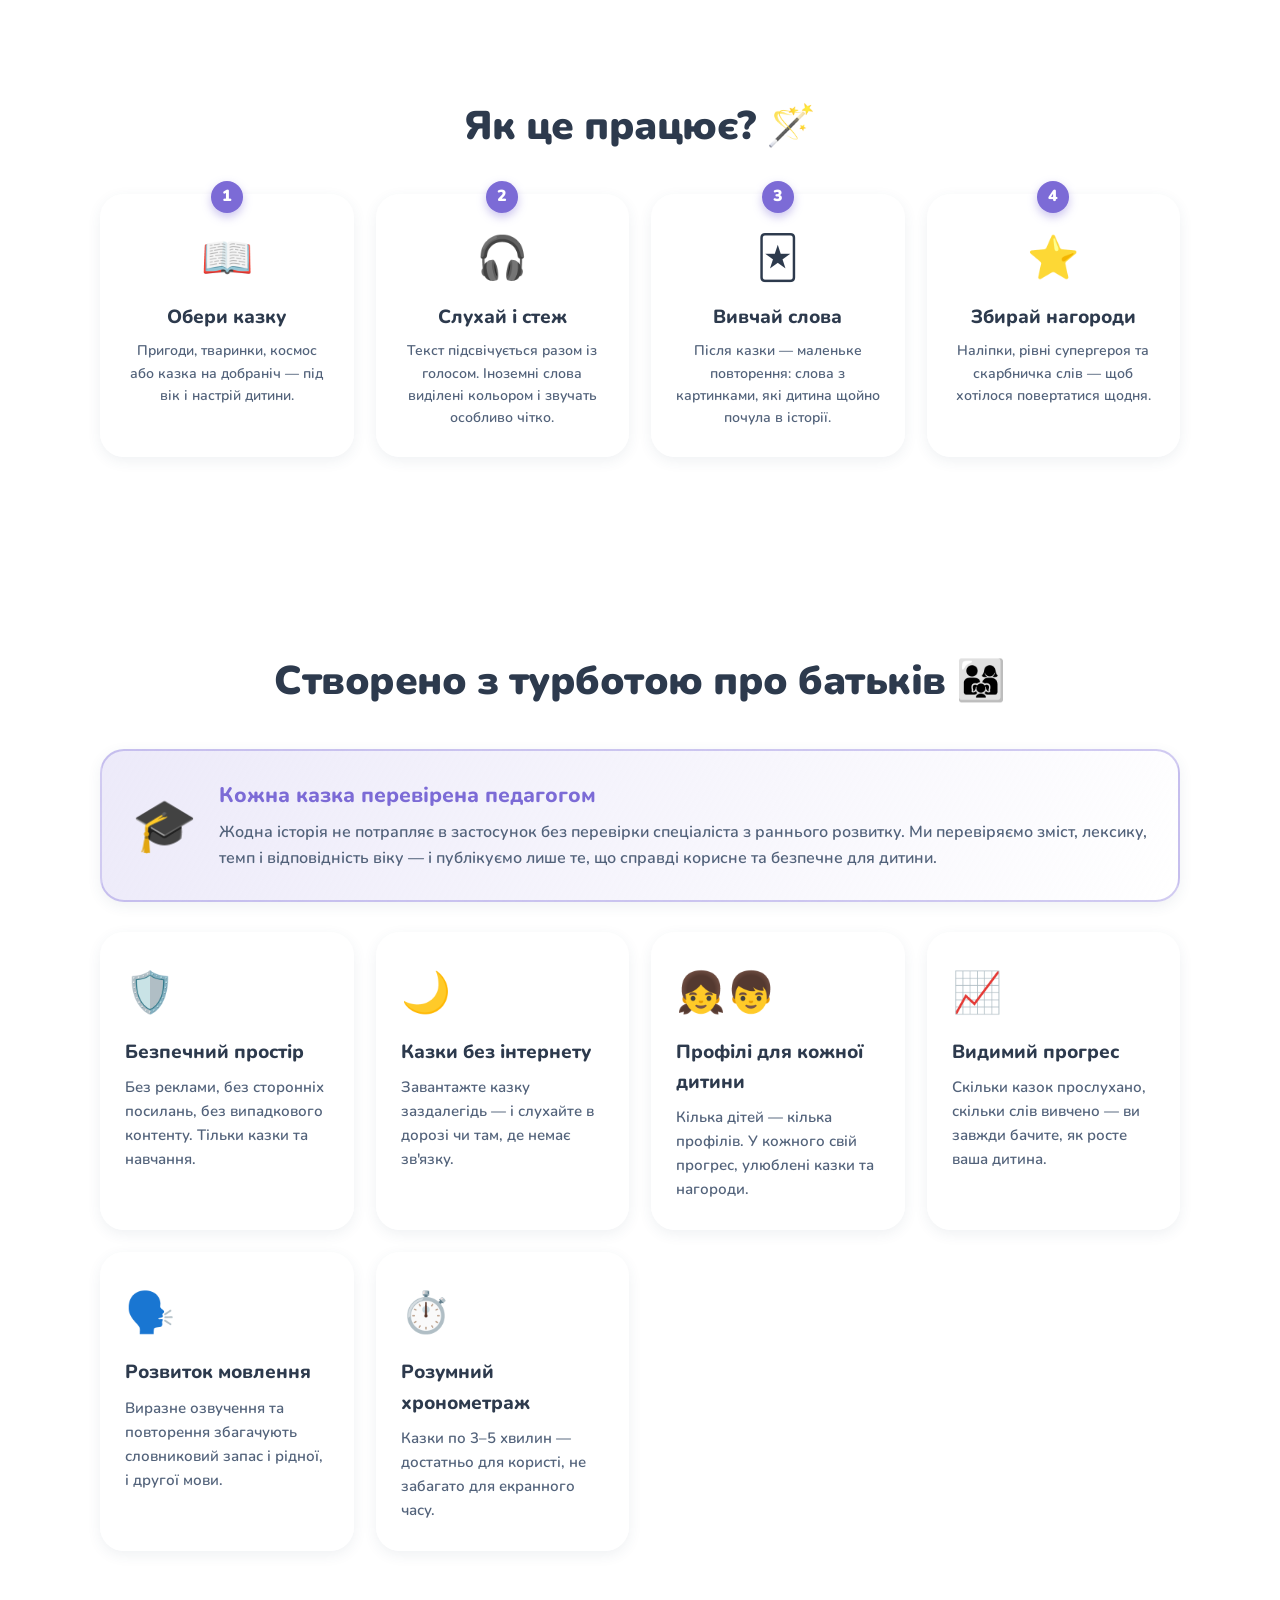
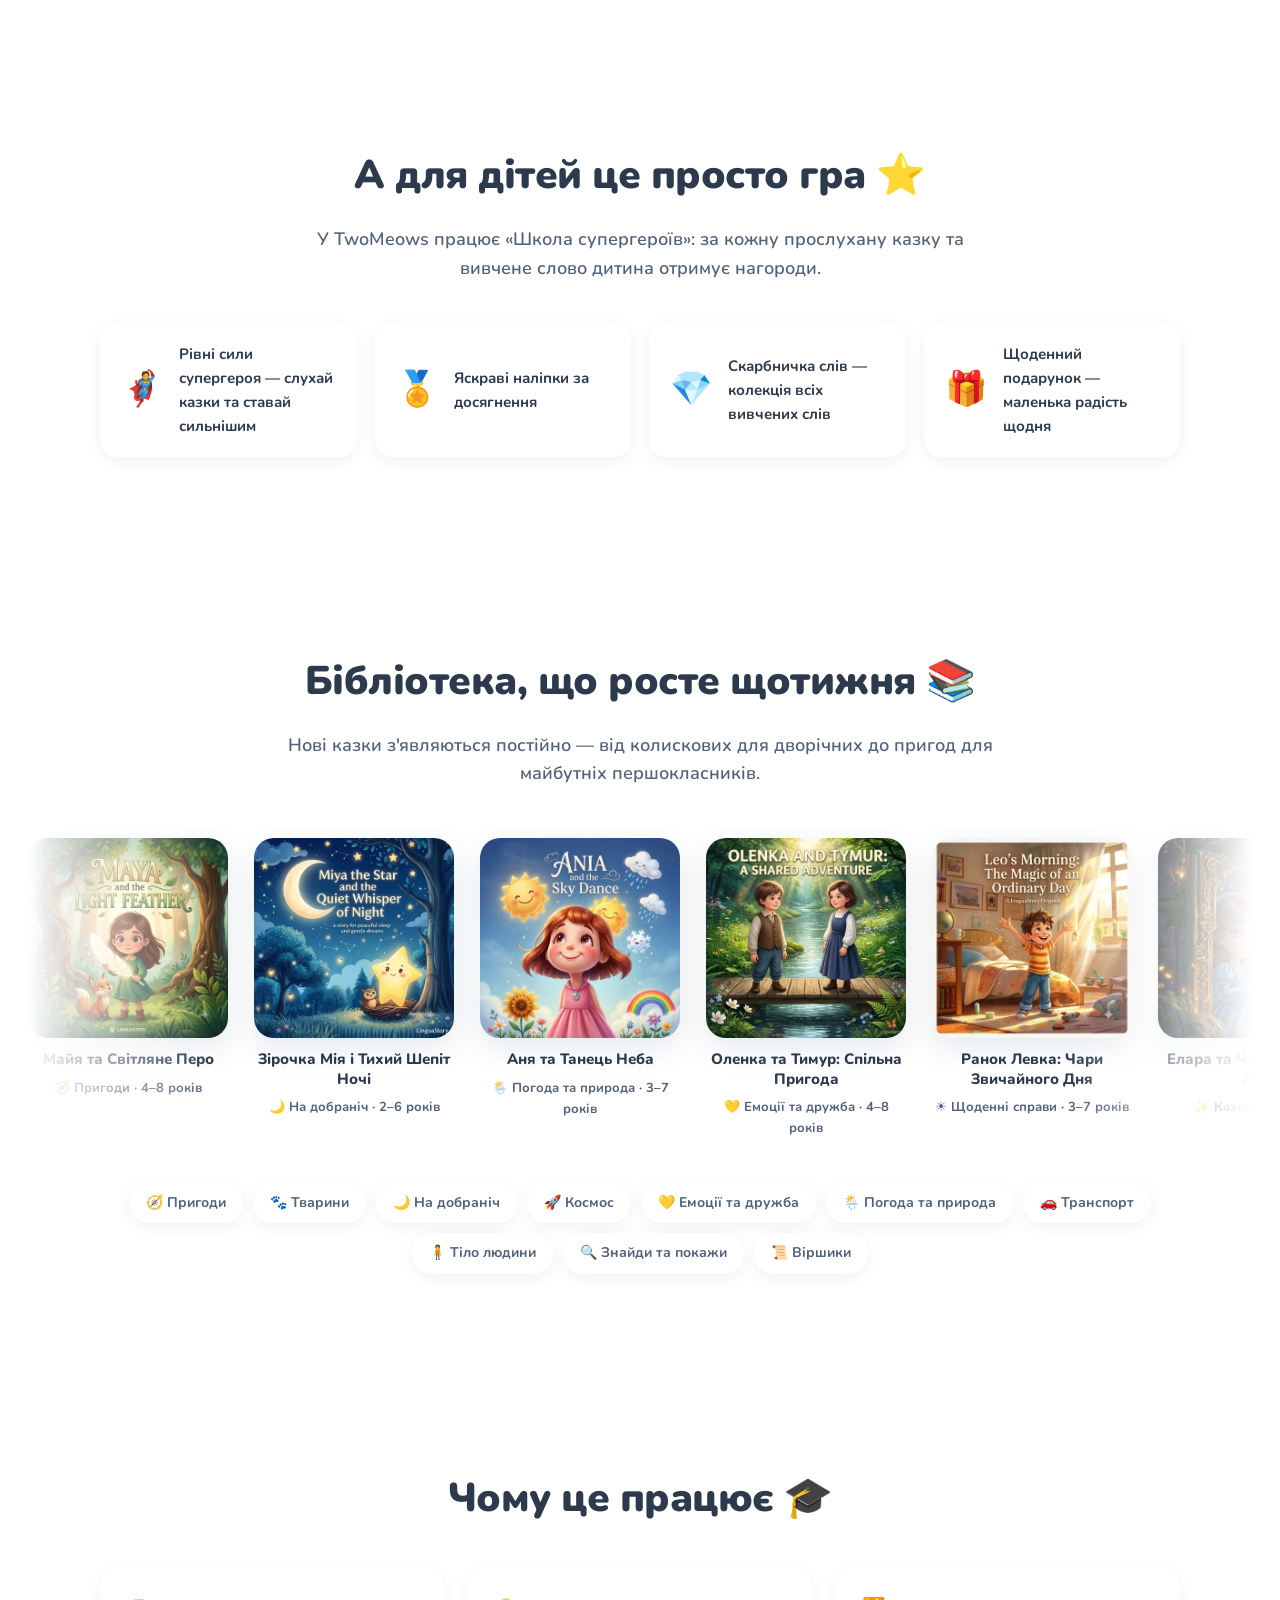
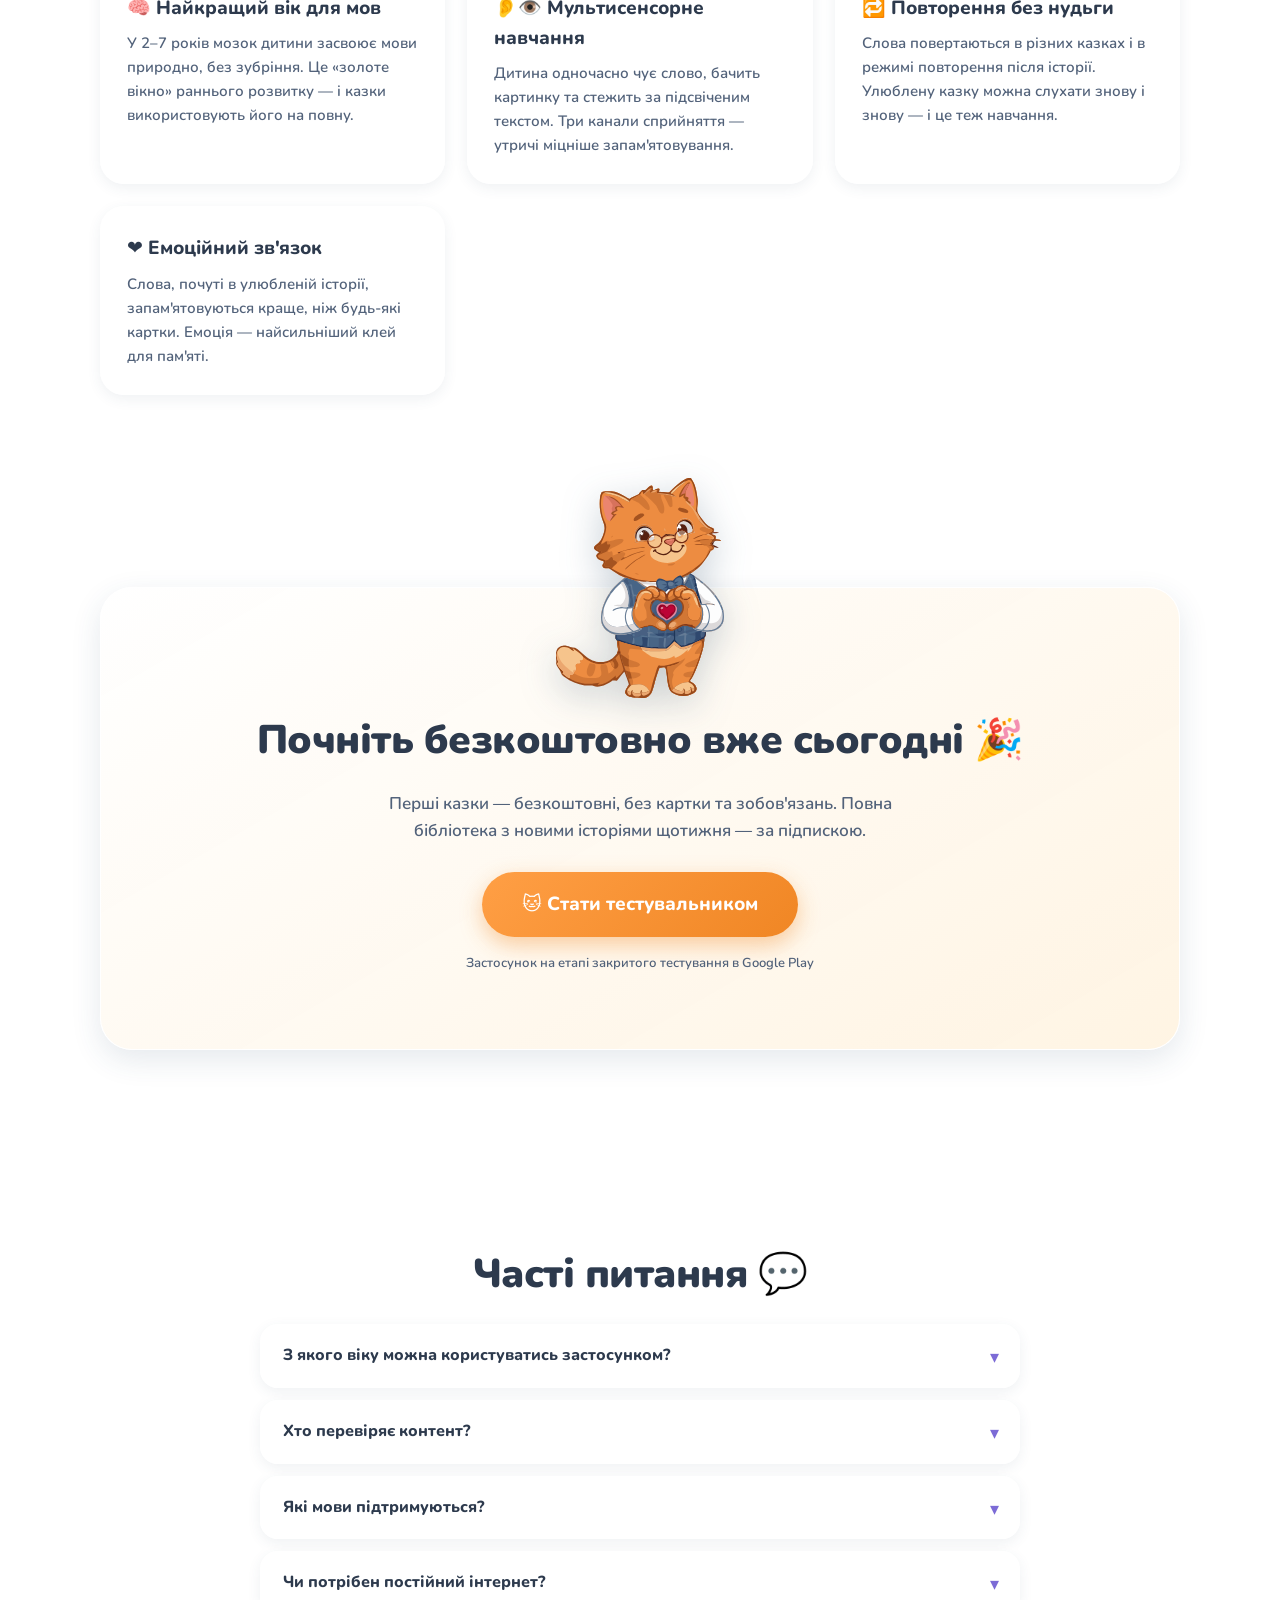
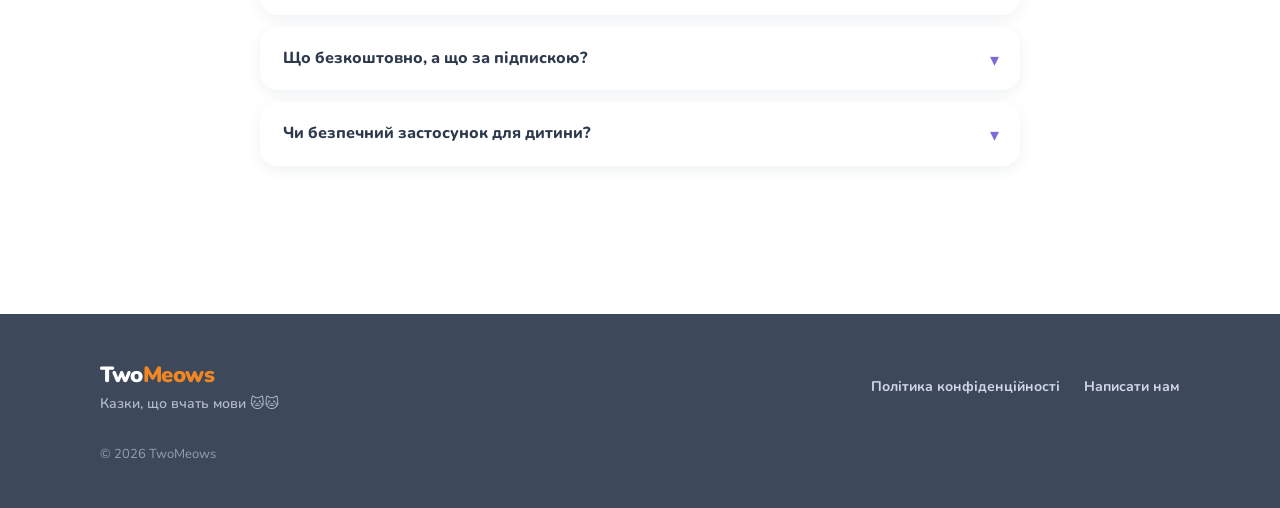
==== commit 30bd549d: "Сторінка набору тестувальників і чесні обіцянки на головній Застосунок на закритому тестуванні, тому" ====
--- a/index.html
+++ b/index.html
@@ -71,12 +71,12 @@
         <p class="hero-sub" data-i18n="hero.sub">TwoMeows — двомовні аудіоказки, з якими дитина слухає історію рідною мовою і непомітно для себе вивчає слова іншої. З картинками, озвучкою та чарівним підсвічуванням слів.</p>
         <div class="hero-cta">
           <a class="btn btn-primary" href="#start" data-i18n="hero.cta">🚀 Спробувати безкоштовно</a>
-          <span class="soon-badge" data-i18n="hero.soon">📱 Незабаром у Google Play</span>
+          <span class="soon-badge" data-i18n="hero.soon">🧪 Триває закрите тестування</span>
         </div>
         <ul class="hero-points">
           <li data-i18n="hero.point1">✅ Контент перевірено педагогом</li>
           <li data-i18n="hero.point2">🚫 Без реклами</li>
-          <li data-i18n="hero.point3">🌙 Таймер сну</li>
+          <li data-i18n="hero.point3">🎧 Професійна озвучка</li>
         </ul>
       </div>
 
@@ -183,8 +183,8 @@
           </div>
           <div class="card">
             <div class="card-emoji">🌙</div>
-            <h3 data-i18n="parents.c2t">Таймер сну</h3>
-            <p data-i18n="parents.c2d">Увімкніть казку на добраніч — застосунок сам тихенько вимкнеться, коли малюк засне.</p>
+            <h3 data-i18n="parents.c2t">Казки без інтернету</h3>
+            <p data-i18n="parents.c2d">Завантажте казку заздалегідь — і слухайте в дорозі чи там, де немає зв'язку.</p>
           </div>
           <div class="card">
             <div class="card-emoji">👧👦</div>
@@ -204,7 +204,7 @@
           <div class="card">
             <div class="card-emoji">⏱️</div>
             <h3 data-i18n="parents.c6t">Розумний хронометраж</h3>
-            <p data-i18n="parents.c6d">Казки по 10–15 хвилин — достатньо для користі, не забагато для екранного часу.</p>
+            <p data-i18n="parents.c6d">Казки по 3–5 хвилин — достатньо для користі, не забагато для екранного часу.</p>
           </div>
         </div>
       </div>
@@ -523,8 +523,8 @@
           </div>
           <h2 data-i18n="start.title">Почніть безкоштовно вже сьогодні 🎉</h2>
           <p data-i18n="start.lead">Перші казки — безкоштовні, без картки та зобов'язань. Повна бібліотека з новими історіями щотижня — за підпискою.</p>
-          <a class="btn btn-primary btn-lg" href="#" data-i18n="start.cta">🐱 Завантажити TwoMeows</a>
-          <p class="cta-note" data-i18n="start.note">Застосунок незабаром з'явиться в Google Play</p>
+          <a class="btn btn-primary btn-lg" href="testing.html" data-i18n="start.cta">🐱 Стати тестувальником</a>
+          <p class="cta-note" data-i18n="start.note">Застосунок на етапі закритого тестування в Google Play</p>
         </div>
       </div>
     </section>
